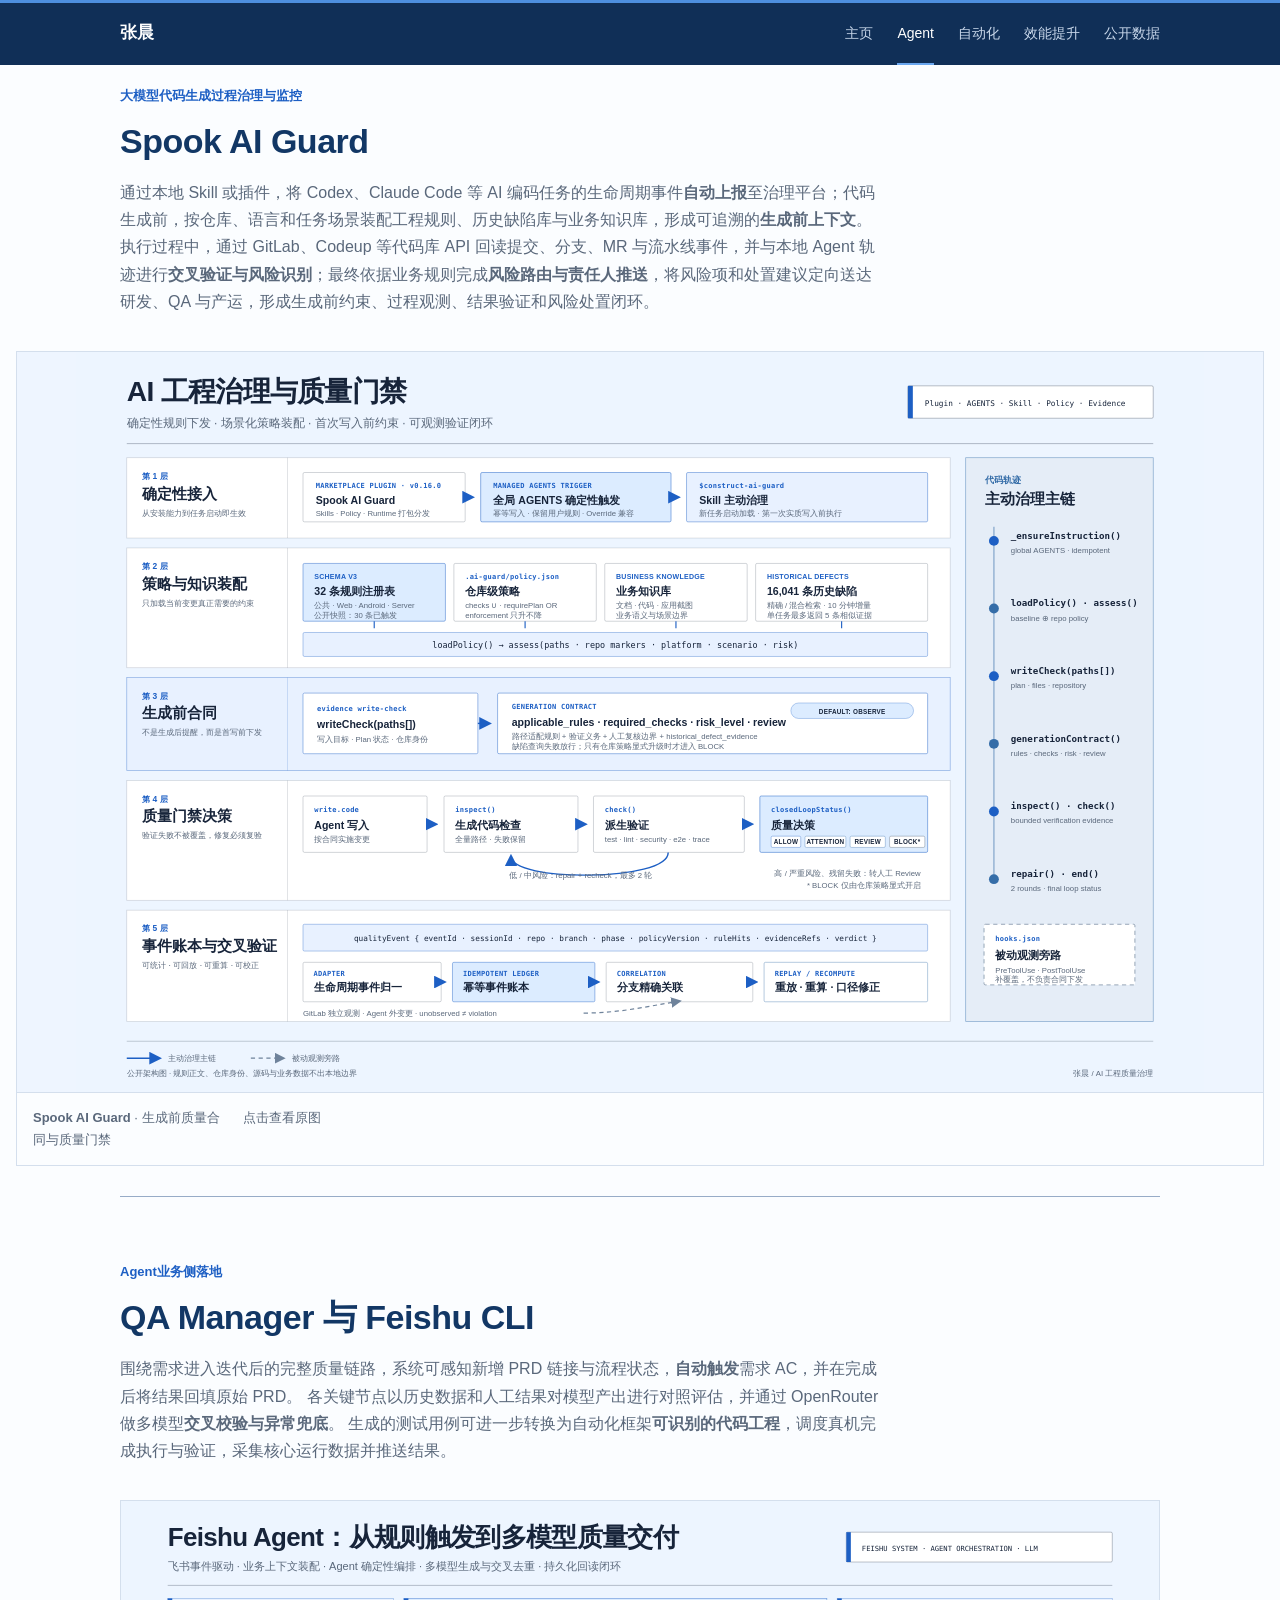
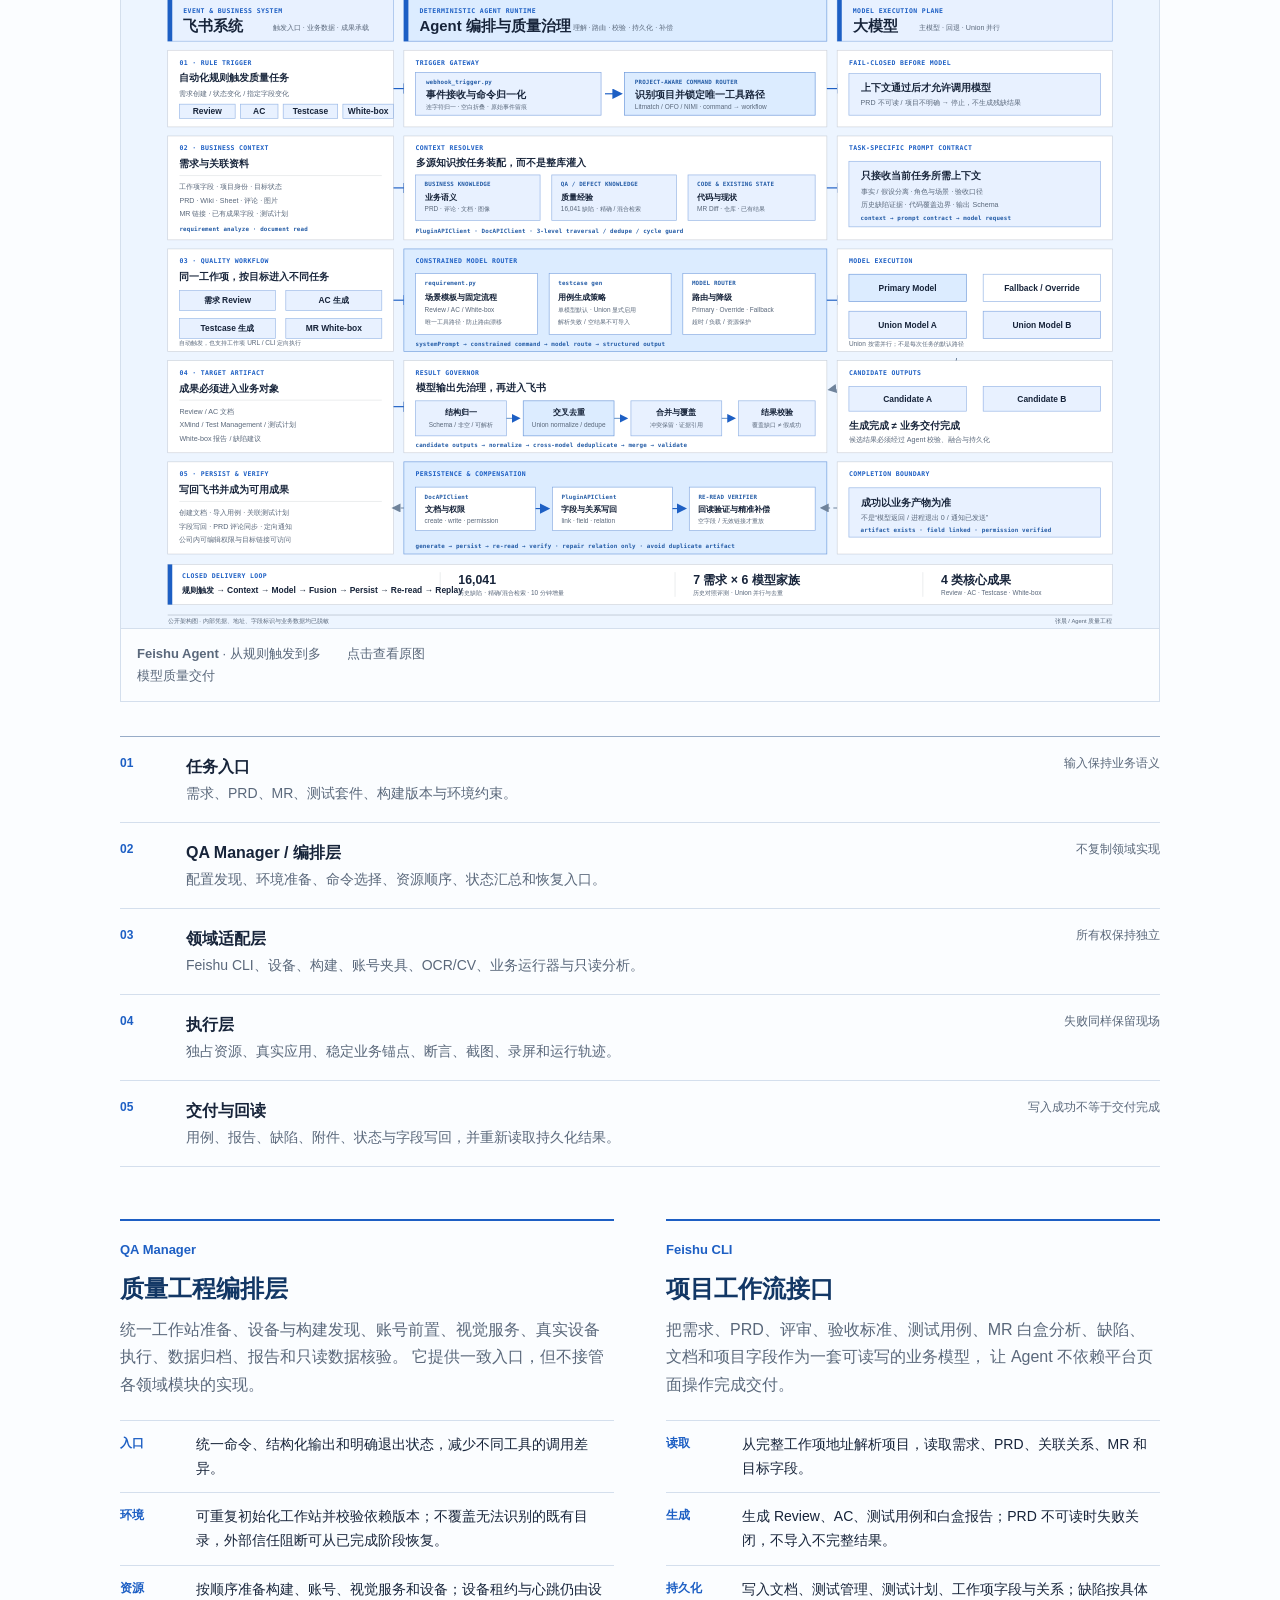
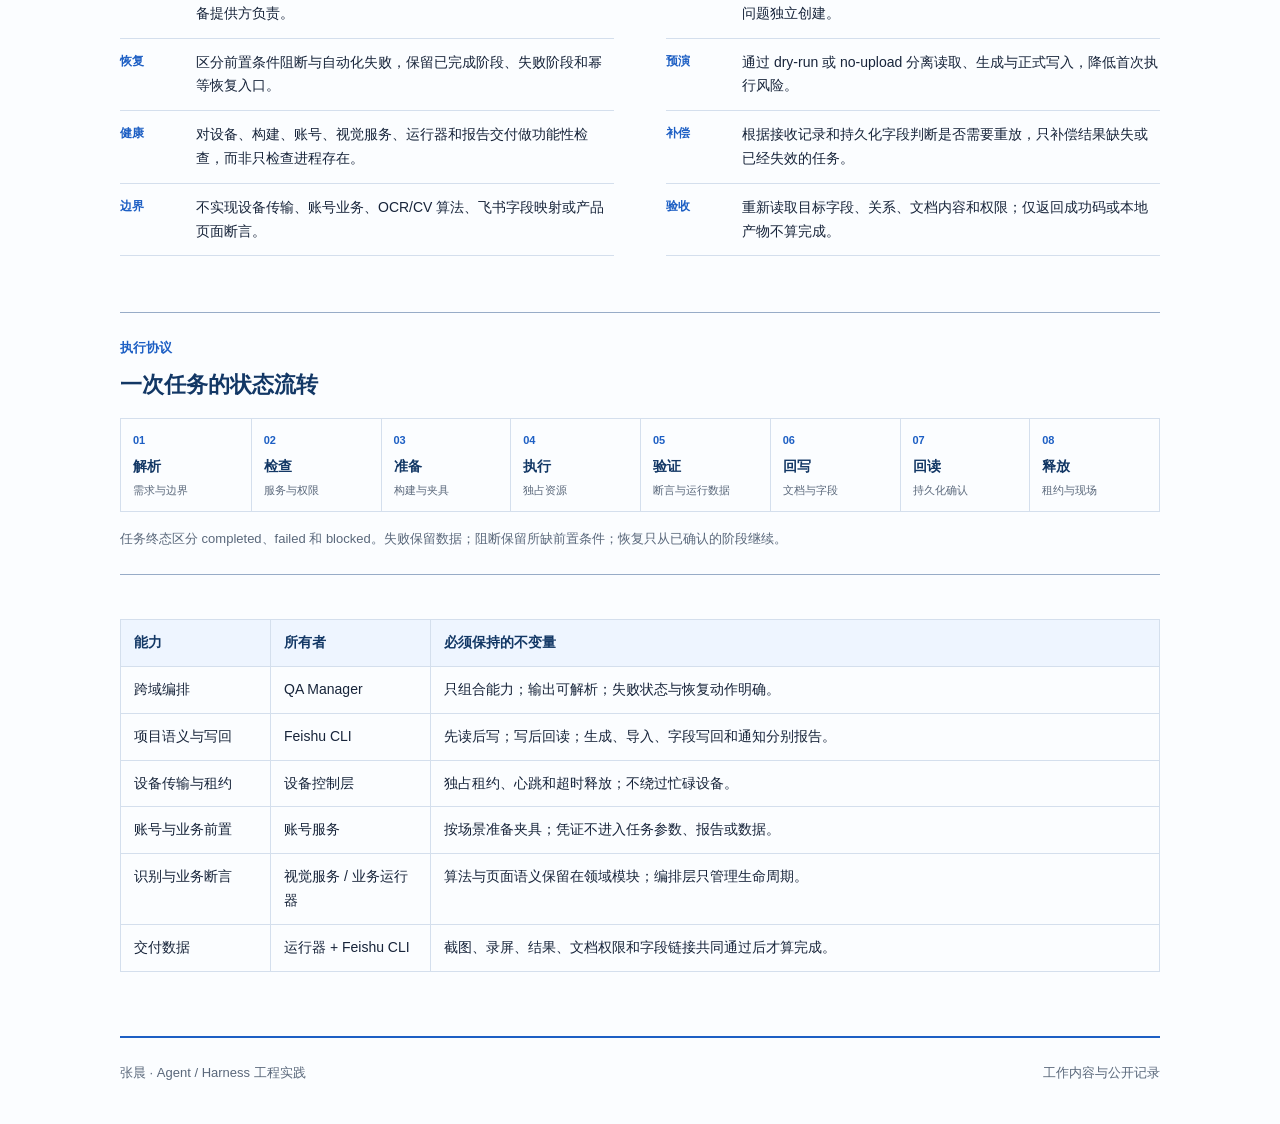
==== agent/index.html @ 048ed77a "Add Spook AI Guard overview" ====
<!doctype html>
<html lang="zh-CN">
  <head>
    <meta charset="utf-8">
    <meta name="viewport" content="width=device-width, initial-scale=1">
    <meta name="description" content="张晨的 Agent 工程实践：QA Manager 与 Feishu CLI 驱动需求 AC、多模型交叉校验、自动化代码生成与真机验证。">
    <meta name="theme-color" content="#102f57">
    <link rel="canonical" href="https://maple42.github.io/agent/">
    <meta property="og:type" content="website">
    <meta property="og:locale" content="zh_CN">
    <meta property="og:title" content="张晨｜Agent / Harness 工程实践">
    <meta property="og:description" content="QA Manager 与 Feishu CLI 驱动需求 AC、多模型交叉校验、自动化代码生成与真机验证。">
    <meta property="og:url" content="https://maple42.github.io/agent/">
    <meta property="og:image" content="https://maple42.github.io/assets/ai-quality-overview-redacted.webp">
    <meta name="twitter:card" content="summary_large_image">
    <title>张晨｜Agent / Harness 工程实践</title>
    <link rel="stylesheet" href="/styles.css?v=20260930-case-carousel">
    <script src="/app.js?v=20260930-case-carousel" defer></script>
  </head>
  <body>
    <a class="skip-link" href="#main">跳到主要内容</a>

    <header class="site-header" data-header>
      <a class="identity" href="/" aria-label="返回张晨个人主页">
        <span class="identity-mark" aria-hidden="true">ZC</span>
        <span>张晨</span>
      </a>
      <button class="nav-toggle" type="button" aria-expanded="false" aria-controls="primary-nav" data-nav-toggle>
        <span class="sr-only">打开导航</span>
        <span></span><span></span>
      </button>
      <nav class="primary-nav" id="primary-nav" aria-label="主要导航" data-nav>
        <a href="/">主页</a>
        <a class="active" href="/agent/" aria-current="page">Agent</a>
        <a href="/automation/">自动化</a>
        <a href="/efficiency/">效能提升</a>
        <a href="/evidence/">公开数据</a>
      </nav>
    </header>

    <main id="main">
      <section class="agent-architecture-hero" id="top" aria-labelledby="agent-architecture-title">
        <div class="agent-architecture-intro">
          <div class="section-heading reveal">
            <p class="section-index">大模型代码生成过程治理与监控</p>
            <h1 id="agent-architecture-title">Spook AI Guard</h1>
            <p>
              通过本地 Skill 或插件，将 Codex、Claude Code 等 AI 编码任务的生命周期事件<strong>自动上报</strong>至治理平台；代码生成前，按仓库、语言和任务场景装配工程规则、历史缺陷库与业务知识库，形成可追溯的<strong>生成前上下文</strong>。
              执行过程中，通过 GitLab、Codeup 等代码库 API 回读提交、分支、MR 与流水线事件，并与本地 Agent 轨迹进行<strong>交叉验证与风险识别</strong>；最终依据业务规则完成<strong>风险路由与责任人推送</strong>，将风险项和处置建议定向送达研发、QA 与产运，形成生成前约束、过程观测、结果验证和风险处置闭环。
            </p>
          </div>
        </div>
        <figure class="architecture-board architecture-board-primary">
          <a href="/assets/ai-engineering-governance-architecture.svg" aria-label="查看 Spook AI Guard 架构图原图">
            <img
              src="/assets/ai-engineering-governance-architecture.svg"
              alt="Spook AI Guard AI 工程治理与生成前质量合同架构图，包含确定性接入、策略与知识装配、生成前合同、质量门禁决策和事件账本"
              width="1600"
              height="1050"
              fetchpriority="high"
              decoding="async"
            >
          </a>
          <figcaption>
            <p><strong>Spook AI Guard</strong> · 生成前质量合同与质量门禁</p>
            <p>点击查看原图<span class="mobile-scroll-hint"> · 可横向滚动查看细节</span></p>
          </figcaption>
        </figure>
      </section>

      <section class="control-plane section-pad" id="quality-control-plane" aria-labelledby="control-plane-title">
        <div class="section-heading reveal">
          <p class="section-index">Agent业务侧落地</p>
          <h2 id="control-plane-title">QA Manager 与 Feishu CLI</h2>
          <p>
            围绕需求进入迭代后的完整质量链路，系统可感知新增 PRD 链接与流程状态，<strong>自动触发</strong>需求 AC，并在完成后将结果回填原始 PRD。
            各关键节点以历史数据和人工结果对模型产出进行对照评估，并通过 OpenRouter 做多模型<strong>交叉校验与异常兜底</strong>。
            生成的测试用例可进一步转换为自动化框架<strong>可识别的代码工程</strong>，调度真机完成执行与验证，采集核心运行数据并推送结果。
          </p>
        </div>

        <figure class="architecture-board reveal">
          <a href="/assets/feishu-agent-llm-full-architecture.svg" aria-label="查看 Feishu Agent 架构图原图">
            <img
              src="/assets/feishu-agent-llm-full-architecture.svg"
              alt="Feishu Agent 架构图，展示飞书规则触发、Agent 多源知识装配与确定性编排、主模型与 Union 多模型生成、交叉去重、持久化回读和失败补偿闭环"
              width="1600"
              height="1120"
              loading="lazy"
              decoding="async"
            >
          </a>
          <figcaption>
            <p><strong>Feishu Agent</strong> · 从规则触发到多模型质量交付</p>
            <p>点击查看原图<span class="mobile-scroll-hint"> · 可横向滚动查看细节</span></p>
          </figcaption>
        </figure>

        <ol class="system-stack reveal" aria-label="质量工程控制平面分层架构">
          <li>
            <span>01</span>
            <div><strong>任务入口</strong><p>需求、PRD、MR、测试套件、构建版本与环境约束。</p></div>
            <small>输入保持业务语义</small>
          </li>
          <li>
            <span>02</span>
            <div><strong>QA Manager / 编排层</strong><p>配置发现、环境准备、命令选择、资源顺序、状态汇总和恢复入口。</p></div>
            <small>不复制领域实现</small>
          </li>
          <li>
            <span>03</span>
            <div><strong>领域适配层</strong><p>Feishu CLI、设备、构建、账号夹具、OCR/CV、业务运行器与只读分析。</p></div>
            <small>所有权保持独立</small>
          </li>
          <li>
            <span>04</span>
            <div><strong>执行层</strong><p>独占资源、真实应用、稳定业务锚点、断言、截图、录屏和运行轨迹。</p></div>
            <small>失败同样保留现场</small>
          </li>
          <li>
            <span>05</span>
            <div><strong>交付与回读</strong><p>用例、报告、缺陷、附件、状态与字段写回，并重新读取持久化结果。</p></div>
            <small>写入成功不等于交付完成</small>
          </li>
        </ol>

        <div class="component-grid">
          <article class="component-detail reveal">
            <p class="section-index">QA Manager</p>
            <h3>质量工程编排层</h3>
            <p>
              统一工作站准备、设备与构建发现、账号前置、视觉服务、真实设备执行、数据归档、报告和只读数据核验。
              它提供一致入口，但不接管各领域模块的实现。
            </p>
            <dl class="component-spec">
              <div><dt>入口</dt><dd>统一命令、结构化输出和明确退出状态，减少不同工具的调用差异。</dd></div>
              <div><dt>环境</dt><dd>可重复初始化工作站并校验依赖版本；不覆盖无法识别的既有目录，外部信任阻断可从已完成阶段恢复。</dd></div>
              <div><dt>资源</dt><dd>按顺序准备构建、账号、视觉服务和设备；设备租约与心跳仍由设备提供方负责。</dd></div>
              <div><dt>恢复</dt><dd>区分前置条件阻断与自动化失败，保留已完成阶段、失败阶段和幂等恢复入口。</dd></div>
              <div><dt>健康</dt><dd>对设备、构建、账号、视觉服务、运行器和报告交付做功能性检查，而非只检查进程存在。</dd></div>
              <div><dt>边界</dt><dd>不实现设备传输、账号业务、OCR/CV 算法、飞书字段映射或产品页面断言。</dd></div>
            </dl>
          </article>

          <article class="component-detail reveal">
            <p class="section-index">Feishu CLI</p>
            <h3>项目工作流接口</h3>
            <p>
              把需求、PRD、评审、验收标准、测试用例、MR 白盒分析、缺陷、文档和项目字段作为一套可读写的业务模型，
              让 Agent 不依赖平台页面操作完成交付。
            </p>
            <dl class="component-spec">
              <div><dt>读取</dt><dd>从完整工作项地址解析项目，读取需求、PRD、关联关系、MR 和目标字段。</dd></div>
              <div><dt>生成</dt><dd>生成 Review、AC、测试用例和白盒报告；PRD 不可读时失败关闭，不导入不完整结果。</dd></div>
              <div><dt>持久化</dt><dd>写入文档、测试管理、测试计划、工作项字段与关系；缺陷按具体问题独立创建。</dd></div>
              <div><dt>预演</dt><dd>通过 dry-run 或 no-upload 分离读取、生成与正式写入，降低首次执行风险。</dd></div>
              <div><dt>补偿</dt><dd>根据接收记录和持久化字段判断是否需要重放，只补偿结果缺失或已经失效的任务。</dd></div>
              <div><dt>验收</dt><dd>重新读取目标字段、关系、文档内容和权限；仅返回成功码或本地产物不算完成。</dd></div>
            </dl>
          </article>
        </div>

        <section class="execution-contract reveal" aria-labelledby="execution-contract-title">
          <div>
            <p class="section-index">执行协议</p>
            <h3 id="execution-contract-title">一次任务的状态流转</h3>
          </div>
          <ol class="state-flow" aria-label="解析、检查、准备、执行、验证、回写、回读和释放">
            <li><span>01</span><strong>解析</strong><small>需求与边界</small></li>
            <li><span>02</span><strong>检查</strong><small>服务与权限</small></li>
            <li><span>03</span><strong>准备</strong><small>构建与夹具</small></li>
            <li><span>04</span><strong>执行</strong><small>独占资源</small></li>
            <li><span>05</span><strong>验证</strong><small>断言与运行数据</small></li>
            <li><span>06</span><strong>回写</strong><small>文档与字段</small></li>
            <li><span>07</span><strong>回读</strong><small>持久化确认</small></li>
            <li><span>08</span><strong>释放</strong><small>租约与现场</small></li>
          </ol>
          <p class="contract-note">
            任务终态区分 completed、failed 和 blocked。失败保留数据；阻断保留所缺前置条件；恢复只从已确认的阶段继续。
          </p>
        </section>

        <div class="boundary-table-wrap reveal">
          <table class="boundary-table">
            <thead><tr><th>能力</th><th>所有者</th><th>必须保持的不变量</th></tr></thead>
            <tbody>
              <tr><td>跨域编排</td><td>QA Manager</td><td>只组合能力；输出可解析；失败状态与恢复动作明确。</td></tr>
              <tr><td>项目语义与写回</td><td>Feishu CLI</td><td>先读后写；写后回读；生成、导入、字段写回和通知分别报告。</td></tr>
              <tr><td>设备传输与租约</td><td>设备控制层</td><td>独占租约、心跳和超时释放；不绕过忙碌设备。</td></tr>
              <tr><td>账号与业务前置</td><td>账号服务</td><td>按场景准备夹具；凭证不进入任务参数、报告或数据。</td></tr>
              <tr><td>识别与业务断言</td><td>视觉服务 / 业务运行器</td><td>算法与页面语义保留在领域模块；编排层只管理生命周期。</td></tr>
              <tr><td>交付数据</td><td>运行器 + Feishu CLI</td><td>截图、录屏、结果、文档权限和字段链接共同通过后才算完成。</td></tr>
            </tbody>
          </table>
        </div>
      </section>

    </main>

    <footer>
      <p>张晨 · Agent / Harness 工程实践</p>
      <p>工作内容与公开记录</p>
    </footer>
  </body>
</html>
---- styles.css ----
:root {
  --bg: #fbfdff;
  --surface: #eef5ff;
  --text: #17243a;
  --muted: #5a687b;
  --line: #d4dfed;
  --line-strong: #97acc7;
  --accent: #1d5fc4;
  --accent-dark: #164a9a;
  --accent-soft: #edf5ff;
  --accent-deep: #123765;
  --header: #102f57;
  --max: 1040px;
  --reading: 760px;
}

* { box-sizing: border-box; }

html {
  scroll-behavior: smooth;
  scroll-padding-top: 80px;
}

body {
  margin: 0;
  color: var(--text);
  background: var(--bg);
  font-family: -apple-system, BlinkMacSystemFont, "Segoe UI", "Microsoft YaHei", "PingFang SC", Arial, sans-serif;
  font-size: 16px;
  line-height: 1.7;
  text-rendering: optimizeLegibility;
}

body.menu-open { overflow: hidden; }

a {
  color: var(--accent);
  text-decoration-thickness: 1px;
  text-underline-offset: 3px;
}

a:hover { color: var(--accent-dark); }

button,
a { -webkit-tap-highlight-color: transparent; }

:where(a, button):focus-visible {
  outline: 2px solid var(--accent);
  outline-offset: 3px;
}

img { display: block; max-width: 100%; }

h1,
h2,
h3,
p { overflow-wrap: anywhere; }

h1,
h2,
h3 {
  margin-top: 0;
  line-height: 1.3;
}

h1 { font-size: clamp(34px, 5vw, 48px); letter-spacing: -.025em; }
h2 { font-size: clamp(26px, 3vw, 34px); letter-spacing: -.015em; }
h3 { font-size: 20px; }

strong { font-weight: 650; }

.sr-only {
  position: absolute;
  width: 1px;
  height: 1px;
  padding: 0;
  margin: -1px;
  overflow: hidden;
  clip: rect(0, 0, 0, 0);
  white-space: nowrap;
  border: 0;
}

.skip-link {
  position: fixed;
  top: 10px;
  left: 10px;
  z-index: 100;
  padding: 8px 12px;
  color: #fff;
  background: var(--text);
  transform: translateY(-150%);
}

.skip-link:focus { transform: none; }

.site-header {
  position: sticky;
  top: 0;
  z-index: 20;
  display: flex;
  align-items: center;
  justify-content: space-between;
  width: 100%;
  min-height: 64px;
  padding: 0 max(24px, calc((100vw - var(--max)) / 2));
  border-top: 3px solid #4d8fdf;
  border-bottom: 0;
  background: var(--header);
}

.identity {
  color: #fff;
  font-size: 17px;
  font-weight: 650;
  text-decoration: none;
}

.identity:hover { color: #fff; }
.site-header :focus-visible { outline-color: #9cc7ff; }

.identity-mark { display: none; }

.primary-nav {
  display: flex;
  align-items: center;
  gap: 24px;
}

.primary-nav a {
  padding: 19px 0 17px;
  border-bottom: 2px solid transparent;
  color: #c7d6e9;
  font-size: 14px;
  text-decoration: none;
}

.primary-nav a:hover,
.primary-nav a.active,
.primary-nav a[aria-current] {
  color: #fff;
  border-bottom-color: #6aa7ef;
}

.nav-toggle { display: none; }

.resume-main,
.hero,
.agent-architecture-intro,
.section-pad,
footer {
  width: min(calc(100% - 48px), var(--max));
  margin-inline: auto;
}

/* Homepage: deliberately close to a normal résumé page. */
.profile-intro {
  max-width: 860px;
  margin-top: 40px;
  padding: 48px 34px;
  border: 1px solid var(--line);
  border-left: 4px solid var(--accent);
  background: var(--accent-soft);
}

.profile-name {
  margin: 0 0 6px;
  color: var(--accent);
  font-size: 15px;
}

.profile-intro h1 { margin-bottom: 24px; color: var(--accent-deep); }

.profile-summary {
  max-width: var(--reading);
  margin: 0 0 30px;
  color: #34445a;
  font-size: 18px;
}

.profile-meta {
  max-width: var(--reading);
  margin: 0;
  border-top: 1px solid var(--line);
}

.profile-meta > div {
  display: grid;
  grid-template-columns: 96px 1fr;
  gap: 20px;
  padding: 10px 0;
  border-bottom: 1px solid var(--line);
}

.profile-meta dt { color: var(--muted); }
.profile-meta dd { margin: 0; }

.intro-links,
.hero-actions {
  display: flex;
  flex-wrap: wrap;
  align-items: center;
  gap: 14px 20px;
  margin-top: 30px;
}

.button {
  display: inline-flex;
  align-items: center;
  min-height: 40px;
  padding: 7px 14px;
  border: 1px solid var(--line-strong);
  border-radius: 4px;
  font-size: 14px;
  font-weight: 600;
  text-decoration: none;
}

.button-primary {
  border-color: var(--accent);
  color: #fff;
  background: var(--accent);
}

.button-primary:hover { color: #fff; background: var(--accent-dark); }
.text-link { font-size: 14px; font-weight: 600; }

.resume-section {
  padding: 56px 0;
  border-bottom: 1px solid var(--line);
}

.resume-section-heading {
  display: grid;
  grid-template-columns: 220px 1fr;
  gap: 40px;
  margin-bottom: 30px;
}

.resume-section-heading h2,
.resume-section-heading p { margin: 0; }
.resume-section-heading h2 { color: var(--accent-deep); }
.resume-section-heading p { max-width: 660px; color: var(--muted); }

.work-list { border-top: 1px solid var(--line-strong); }

.work-list article {
  padding: 28px 0;
  border-bottom: 1px solid var(--line);
}

.work-title-row {
  display: flex;
  align-items: baseline;
  justify-content: space-between;
  gap: 20px;
}

.work-title-row h3 { margin-bottom: 10px; color: var(--accent-deep); }
.work-title-row a { flex: none; font-size: 14px; }
.work-list article > p { max-width: 760px; margin: 0 0 14px; color: var(--muted); }

.fact-list {
  display: flex;
  flex-wrap: wrap;
  gap: 8px 28px;
  margin: 0;
  padding: 0;
  color: var(--muted);
  font-size: 14px;
  list-style: none;
}

.fact-list strong { color: var(--text); }

.records-table-wrap { overflow-x: auto; }

.records-table {
  width: 100%;
  border-collapse: collapse;
  font-size: 14px;
}

.records-table th,
.records-table td {
  padding: 12px 14px;
  border: 1px solid var(--line);
  text-align: left;
  vertical-align: top;
}

.records-table th { color: var(--accent-deep); background: var(--surface); font-weight: 600; }
.section-link { margin: 18px 0 0; }
.resume-note { max-width: var(--reading); }
.resume-note h2 { font-size: 22px; }
.resume-note p { margin-bottom: 0; color: var(--muted); }

/* Detail pages */
.hero {
  display: block;
  min-height: 0;
  margin-top: 32px;
  padding: 48px 32px 38px;
  border: 1px solid var(--line);
  border-left: 4px solid var(--accent);
  background: var(--accent-soft);
}

.hero-copy { max-width: 780px; }

.eyebrow,
.section-index,
.case-label {
  margin: 0 0 12px;
  color: var(--accent);
  font-size: 13px;
  font-weight: 600;
}

.eyebrow > span { display: none; }
.hero h1 { margin-bottom: 20px; color: var(--accent-deep); }
.hero h1 em,
.closing h2 em { color: inherit; font-style: normal; }

.hero-lede {
  max-width: var(--reading);
  margin: 0;
  color: #34445a;
  font-size: 18px;
}

.proof-strip {
  display: grid;
  grid-template-columns: repeat(4, 1fr);
  margin-top: 44px;
  border-top: 1px solid var(--line);
  border-bottom: 1px solid var(--line);
  background: rgba(255, 255, 255, .66);
}

.proof-strip article { padding: 16px 18px 16px 0; }
.proof-strip article + article { padding-left: 18px; border-left: 1px solid var(--line); }
.proof-strip strong { display: block; margin-bottom: 2px; color: var(--accent-deep); font-size: 20px; }
.proof-strip span { color: var(--muted); font-size: 13px; }

.section-pad { padding: 64px 0; }

.manifesto { max-width: var(--reading); }
.manifesto h2 { margin-bottom: 18px; }
.manifesto > p:last-child { margin-bottom: 0; color: var(--muted); }

.section-heading {
  max-width: var(--reading);
  margin-bottom: 36px;
}

.section-heading h1,
.section-heading h2 { margin-bottom: 16px; color: var(--accent-deep); }
.section-heading h1 { font-size: clamp(26px, 3vw, 34px); letter-spacing: -.015em; }
.section-heading > p:last-child { margin-bottom: 0; color: var(--muted); }

.control-plane { border-top: 1px solid var(--line-strong); }

.system-stack {
  margin: 0;
  padding: 0;
  border-top: 1px solid var(--line-strong);
  list-style: none;
}

.system-stack li {
  display: grid;
  grid-template-columns: 46px minmax(0, 1fr) 180px;
  gap: 20px;
  align-items: start;
  padding: 16px 0;
  border-bottom: 1px solid var(--line);
}

.system-stack li > span,
.system-stack li > small {
  color: var(--muted);
  font-size: 12px;
}

.system-stack li > span { color: var(--accent); font-weight: 700; }

.system-stack li > small { text-align: right; }
.system-stack strong { display: block; margin-bottom: 2px; }
.system-stack p { margin: 0; color: var(--muted); font-size: 14px; }

.component-grid {
  display: grid;
  grid-template-columns: repeat(2, minmax(0, 1fr));
  gap: 52px;
  margin-top: 52px;
}

.component-detail {
  padding-top: 18px;
  border-top: 2px solid var(--accent);
}

.component-detail h3 { margin-bottom: 12px; color: var(--accent-deep); font-size: 24px; }
.component-detail > p:not(.section-index) { margin: 0 0 22px; color: var(--muted); }

.component-spec {
  margin: 0;
  border-top: 1px solid var(--line);
}

.component-spec > div {
  display: grid;
  grid-template-columns: 62px 1fr;
  gap: 14px;
  padding: 12px 0;
  border-bottom: 1px solid var(--line);
}

.component-spec dt {
  color: var(--accent);
  font-size: 12px;
  font-weight: 600;
}

.component-spec dd { margin: 0; font-size: 14px; }

.execution-contract {
  margin-top: 56px;
  padding: 24px 0;
  border-top: 1px solid var(--line-strong);
  border-bottom: 1px solid var(--line-strong);
}

.execution-contract h3 { margin-bottom: 18px; color: var(--accent-deep); font-size: 22px; }

.state-flow {
  display: grid;
  grid-template-columns: repeat(8, minmax(0, 1fr));
  margin: 0;
  padding: 0;
  border: 1px solid var(--line);
  list-style: none;
}

.state-flow li {
  min-width: 0;
  padding: 12px;
}

.state-flow li + li { border-left: 1px solid var(--line); }
.state-flow span,
.state-flow strong,
.state-flow small { display: block; }
.state-flow span,
.state-flow small { color: var(--muted); font-size: 11px; }
.state-flow span { color: var(--accent); font-weight: 700; }
.state-flow strong { margin: 5px 0 2px; color: var(--accent-deep); font-size: 14px; }

.contract-note {
  max-width: 860px;
  margin: 16px 0 0;
  color: var(--muted);
  font-size: 13px;
}

.boundary-table-wrap {
  margin-top: 44px;
  overflow-x: auto;
}

.boundary-table {
  width: 100%;
  border-collapse: collapse;
  font-size: 14px;
}

.boundary-table th,
.boundary-table td {
  padding: 11px 13px;
  border: 1px solid var(--line);
  text-align: left;
  vertical-align: top;
}

.boundary-table th { color: var(--accent-deep); background: var(--surface); font-weight: 600; }
.boundary-table th:first-child { width: 150px; }
.boundary-table th:nth-child(2) { width: 160px; }

.capability { padding-top: 0; }

.capability-row {
  display: grid;
  grid-template-columns: minmax(260px, .85fr) minmax(0, 1.4fr);
  gap: clamp(32px, 6vw, 68px);
  align-items: start;
  padding: 56px 0;
  border-top: 1px solid var(--line-strong);
}

.capability-row:last-child { border-bottom: 1px solid var(--line-strong); }
.capability-row.reverse .capability-media,
.capability-row.reverse .capability-copy { order: initial; }
.capability-row.text-only { grid-template-columns: 1fr; }
.capability-row.text-only .capability-copy { max-width: 840px; }

.capability-media img {
  width: 100%;
  height: auto;
  border: 1px solid var(--line);
  background: var(--surface);
}

.image-tag {
  display: block;
  margin-top: 8px;
  color: var(--accent);
  font-size: 12px;
}

.case-carousel {
  border-top: 1px solid var(--line-strong);
  border-bottom: 1px solid var(--line-strong);
  background: #fff;
}

.case-carousel-toolbar {
  display: flex;
  align-items: center;
  justify-content: space-between;
  gap: 24px;
  min-height: 66px;
  padding: 10px 18px;
  border-bottom: 1px solid var(--line);
}

.case-carousel-tabs,
.case-carousel-controls {
  display: flex;
  align-items: center;
}

.case-carousel-tabs { gap: 26px; }

.case-carousel-tabs button {
  padding: 8px 0 6px;
  border: 0;
  border-bottom: 2px solid transparent;
  color: var(--muted);
  background: transparent;
  font: inherit;
  font-size: 14px;
  font-weight: 650;
  cursor: pointer;
}

.case-carousel-tabs button[aria-selected="true"] {
  border-bottom-color: var(--accent);
  color: var(--accent-deep);
}

.case-carousel-controls { gap: 10px; }

.case-carousel-controls button {
  display: grid;
  place-items: center;
  width: 38px;
  height: 38px;
  padding: 0;
  border: 1px solid var(--line);
  color: var(--accent-deep);
  background: #fff;
  font: inherit;
  font-size: 18px;
  line-height: 1;
  cursor: pointer;
}

.case-carousel-controls button:hover:not([aria-disabled="true"]) {
  border-color: var(--accent);
  color: var(--accent);
}

.case-carousel-controls button[aria-disabled="true"] { opacity: .38; cursor: default; }

.case-carousel-controls span {
  min-width: 44px;
  color: var(--muted);
  font-size: 12px;
  text-align: center;
}

.case-carousel-viewport {
  overflow-x: auto;
  overscroll-behavior-x: contain;
  scroll-snap-type: x mandatory;
  scrollbar-width: none;
}

.case-carousel-viewport::-webkit-scrollbar { display: none; }
.case-carousel-viewport:focus-visible { outline: 2px solid var(--accent); outline-offset: 3px; }
.case-carousel-track { display: flex; }

.case-slide {
  display: grid;
  grid-template-columns: minmax(0, 1.2fr) minmax(300px, .8fr);
  flex: 0 0 100%;
  min-width: 0;
  margin: 0;
  scroll-snap-align: start;
  scroll-snap-stop: always;
}

.case-slide-media {
  display: grid;
  place-items: center;
  height: 540px;
  min-width: 0;
  padding: 22px;
  overflow: hidden;
  border: 0;
  border-right: 1px solid var(--line);
  background: #f3f7fc;
}

.case-slide-media.snapshot-image-link { border-right: 1px solid var(--line); }

.case-slide-media > img,
.case-slide-media-pair .snapshot-image-link img {
  width: auto;
  max-width: 100%;
  height: auto;
  max-height: 100%;
  object-fit: contain;
}

.case-slide-media-pair {
  grid-template-columns: repeat(2, minmax(0, 1fr));
  gap: 14px;
}

.case-slide-media-pair .snapshot-image-link {
  display: grid;
  place-items: center;
  width: 100%;
  height: 100%;
  min-width: 0;
  overflow: hidden;
  border: 0;
}

.case-slide figcaption {
  display: flex;
  flex-direction: column;
  justify-content: center;
  padding: clamp(28px, 4vw, 46px);
  background: var(--bg);
}

.case-slide figcaption h3 {
  margin: 0 0 14px;
  color: var(--accent-deep);
  font-size: clamp(24px, 3vw, 32px);
}

.case-slide figcaption > p:not(.section-index) {
  margin: 0;
  color: var(--muted);
  font-size: 14px;
}

.case-slide figcaption > span {
  margin-top: 20px;
  padding-top: 14px;
  border-top: 1px solid var(--line);
  color: var(--accent);
  font-size: 12px;
  font-weight: 650;
}

.case-carousel-numbers {
  grid-template-columns: repeat(4, minmax(0, 1fr));
  margin-top: 24px;
}

.capability-copy h2 { margin-bottom: 16px; color: var(--accent-deep); font-size: clamp(25px, 3vw, 32px); }
.capability-intro { margin: 0 0 24px; color: var(--muted); }

.detail-list {
  margin: 0 0 22px;
  padding: 0;
  border-top: 1px solid var(--line);
  list-style: none;
}

.detail-list li {
  display: grid;
  grid-template-columns: 72px 1fr;
  gap: 18px;
  padding: 13px 0;
  border-bottom: 1px solid var(--line);
}

.detail-list li > span {
  color: var(--accent);
  font-size: 12px;
  font-weight: 600;
}

.detail-list strong { display: block; margin-bottom: 2px; }
.detail-list p { margin: 0; color: var(--muted); font-size: 14px; }

.tag-cloud {
  display: flex;
  flex-wrap: wrap;
  gap: 4px 18px;
  margin: 18px 0;
  color: var(--muted);
  font-size: 13px;
}

.tag-cloud span::before { content: "· "; color: var(--accent); }

.architecture-board {
  margin: 0 0 34px;
  border: 1px solid var(--line);
}

.architecture-board > a { display: block; overflow-x: auto; }
.architecture-board img { width: 100%; height: auto; background: var(--surface); }

.architecture-board figcaption {
  display: grid;
  grid-template-columns: 190px 1fr;
  gap: 20px;
  padding: 14px 16px;
  border-top: 1px solid var(--line);
  color: var(--muted);
  font-size: 13px;
}

.architecture-board figcaption p { margin: 0; }
.mobile-scroll-hint { display: none; }

.agent-architecture-hero {
  display: grid;
  align-items: center;
  width: min(calc(100% - 32px), 1500px);
  min-width: 0;
  min-height: calc(100vh - 64px);
  min-height: calc(100svh - 64px);
  margin-inline: auto;
  padding: 20px 0 30px;
}

.architecture-board-primary {
  width: 100%;
  min-width: 0;
  margin: 0;
  background: var(--surface);
}

.architecture-board-primary > a {
  display: flex;
  align-items: center;
  justify-content: center;
}

.architecture-board-primary img {
  width: auto;
  max-width: 100%;
  max-height: calc(100vh - 160px);
  max-height: calc(100svh - 160px);
  object-fit: contain;
}

.architecture-board-primary figcaption { background: var(--bg); }

.architecture-principles {
  display: grid;
  grid-template-columns: repeat(3, 1fr);
  gap: 28px;
}

.architecture-principles article { padding-top: 16px; border-top: 1px solid var(--line-strong); }
.architecture-principles article > span { color: var(--accent); font-size: 12px; font-weight: 700; }
.architecture-principles h3 { margin: 10px 0 6px; color: var(--accent-deep); }
.architecture-principles p { margin: 0; color: var(--muted); font-size: 14px; }

.case-grid {
  display: grid;
  grid-template-columns: repeat(2, minmax(0, 1fr));
  gap: 34px 48px;
}

.case-card { padding-top: 18px; border-top: 1px solid var(--line-strong); }
.case-number { display: block; margin-bottom: 8px; color: var(--accent); font-size: 12px; font-weight: 700; }
.case-card h3 { margin-bottom: 10px; color: var(--accent-deep); }
.case-card > p { color: var(--muted); }

.case-metrics {
  display: grid;
  grid-template-columns: auto 1fr;
  gap: 5px 12px;
  margin-top: 16px;
  padding-top: 12px;
  border-top: 1px solid var(--line);
  font-size: 13px;
}

.case-metrics span { color: var(--muted); }

.method {
  display: grid;
  grid-template-columns: minmax(0, .8fr) minmax(0, 1.2fr);
  gap: clamp(38px, 7vw, 80px);
  align-items: start;
}

.method-copy p { color: var(--muted); }
.method-copy h2 { color: var(--accent-deep); }
.method-flow { margin: 0; padding: 0; border-top: 1px solid var(--line-strong); list-style: none; }
.method-flow li { display: grid; grid-template-columns: 70px 1fr; gap: 18px; padding: 14px 0; border-bottom: 1px solid var(--line); }
.method-flow li > span { color: var(--accent); font-size: 12px; font-weight: 700; }
.method-flow strong { display: block; }
.method-flow p { margin: 2px 0 0; color: var(--muted); font-size: 13px; }

.evidence-source { color: var(--muted); font-size: 13px; }
.redaction { color: #8c959f; letter-spacing: .08em; }

.evidence-numbers {
  display: grid;
  grid-template-columns: repeat(2, minmax(0, 1fr));
  gap: 12px 24px;
  margin: 20px 0;
  padding: 14px 0;
  border-top: 1px solid var(--line);
  border-bottom: 1px solid var(--line);
}

.evidence-numbers strong,
.evidence-numbers span { display: block; }
.evidence-numbers span { color: var(--muted); font-size: 13px; }
.evidence-note,
.snapshot-boundary { padding: 12px 14px; border-left: 3px solid var(--accent); color: var(--muted); background: var(--surface); font-size: 13px; }

.snapshot-grid {
  display: grid;
  grid-template-columns: repeat(2, minmax(0, 1fr));
  gap: 32px;
}

.snapshot-card { margin: 0; }
.snapshot-card-wide { grid-column: 1 / -1; }
.snapshot-image-link { display: block; border: 1px solid var(--line); }
.snapshot-image-link img { width: 100%; height: auto; }
.snapshot-card figcaption { padding-top: 12px; }
.snapshot-heading { display: flex; justify-content: space-between; gap: 16px; }
.snapshot-heading span,
.snapshot-heading > strong { color: var(--muted); font-size: 12px; }
.snapshot-heading span { color: var(--accent); font-weight: 700; }
.snapshot-heading h3 { margin: 4px 0 8px; }
.snapshot-card figcaption > p { margin: 0 0 12px; color: var(--muted); font-size: 14px; }
.snapshot-metrics { display: flex; flex-wrap: wrap; gap: 12px 24px; margin: 0; }
.snapshot-metrics div { min-width: 90px; }
.snapshot-metrics dt { font-weight: 650; }
.snapshot-metrics dd { margin: 0; color: var(--muted); font-size: 12px; }
.snapshot-boundary { margin-top: 28px; }

.closing {
  max-width: var(--reading);
  text-align: left;
  border-top: 1px solid var(--line-strong);
}

.closing h2 { margin-bottom: 14px; }
.closing > p { color: var(--muted); }

footer {
  display: flex;
  justify-content: space-between;
  gap: 24px;
  padding: 24px 0 40px;
  border-top: 2px solid var(--accent);
  color: var(--muted);
  font-size: 13px;
}

footer p { margin: 0; }

.reveal { opacity: 1; transform: none; }
.scroll-progress,
.back-to-top { display: none; }

.image-lightbox {
  width: min(1100px, calc(100vw - 40px));
  max-width: none;
  padding: 0;
  border: 1px solid var(--line-strong);
  background: #fff;
}

.image-lightbox::backdrop { background: rgba(0, 0, 0, .65); }
.lightbox-panel { position: relative; padding: 42px 18px 18px; }
.lightbox-panel img { max-height: 78vh; margin: 0 auto; }
.lightbox-panel p { margin: 12px 0 0; color: var(--muted); font-size: 13px; }
.lightbox-close { position: absolute; top: 6px; right: 10px; border: 0; background: transparent; font-size: 28px; cursor: pointer; }

@media (max-width: 820px) {
  .resume-section-heading,
  .capability-row,
  .method { grid-template-columns: 1fr; }

  .component-grid { grid-template-columns: 1fr; gap: 38px; }
  .state-flow { grid-template-columns: repeat(4, minmax(0, 1fr)); }
  .state-flow li:nth-child(5) { border-left: 0; }
  .state-flow li:nth-child(n+5) { border-top: 1px solid var(--line); }

  .case-slide { grid-template-columns: 1fr; }
  .case-slide-media,
  .case-slide-media.snapshot-image-link {
    height: 460px;
    border-right: 0;
    border-bottom: 1px solid var(--line);
  }
  .case-slide figcaption { min-height: 250px; }
  .case-carousel-numbers { grid-template-columns: repeat(2, minmax(0, 1fr)); }

  .architecture-principles { grid-template-columns: 1fr; gap: 20px; }
  .case-grid { gap: 28px; }
}

@media (max-width: 720px) {
  html { scroll-padding-top: 64px; }

  .resume-main,
  .hero,
  .agent-architecture-intro,
  .section-pad,
  footer { width: min(calc(100% - 32px), var(--max)); }

  .site-header { min-height: 58px; padding-inline: 16px; }

  .nav-toggle {
    display: grid;
    place-content: center;
    gap: 5px;
    width: 40px;
    height: 40px;
    padding: 0;
    border: 1px solid var(--line);
    border-radius: 4px;
    background: #fff;
  }

  .nav-toggle > span:not(.sr-only) { display: block; width: 18px; height: 1px; background: var(--text); }

  .primary-nav {
    position: absolute;
    top: 57px;
    left: 0;
    right: 0;
    display: none;
    max-height: calc(100dvh - 58px);
    padding: 8px 16px 16px;
    overflow-y: auto;
    border-bottom: 1px solid var(--line);
    background: #fff;
  }

  .primary-nav.open { display: block; }
  .primary-nav a { display: block; padding: 10px 0; border-bottom: 1px solid var(--line); color: var(--muted); }
  .primary-nav a:hover,
  .primary-nav a.active,
  .primary-nav a[aria-current] { border-bottom-color: var(--line); color: var(--accent-deep); font-weight: 600; }

  .profile-intro { margin-top: 24px; padding: 36px 22px; }
  .profile-summary,
  .hero-lede { font-size: 16px; }
  .profile-meta > div { grid-template-columns: 1fr; gap: 2px; }
  .resume-section { padding: 44px 0; }
  .resume-section-heading { gap: 8px; }
  .work-title-row { align-items: flex-start; }
  .fact-list { display: block; }
  .fact-list li + li { margin-top: 5px; }

  .hero { margin-top: 24px; padding: 36px 22px 30px; }
  .proof-strip { grid-template-columns: repeat(2, 1fr); }
  .proof-strip article + article { border-left: 0; }
  .proof-strip article:nth-child(even) { padding-left: 16px; border-left: 1px solid var(--line); }
  .proof-strip article:nth-child(n+3) { border-top: 1px solid var(--line); }
  .section-pad { padding: 48px 0; }

  .capability-row { padding: 42px 0; }

  .system-stack li {
    grid-template-columns: 34px 1fr;
    gap: 12px;
  }

  .system-stack li > small {
    grid-column: 2;
    text-align: left;
  }

  .component-spec > div { grid-template-columns: 52px 1fr; }
  .state-flow { grid-template-columns: repeat(2, minmax(0, 1fr)); }
  .state-flow li:nth-child(odd) { border-left: 0; }
  .state-flow li:nth-child(n+3) { border-top: 1px solid var(--line); }
  .detail-list li,
  .method-flow li { grid-template-columns: 58px 1fr; gap: 12px; }
  .case-grid,
  .snapshot-grid { grid-template-columns: 1fr; }
  .snapshot-card-wide { grid-column: auto; }
  .evidence-numbers { grid-template-columns: 1fr; }
  .evidence-numbers.case-carousel-numbers { grid-template-columns: repeat(2, minmax(0, 1fr)); }

  .case-carousel-toolbar { flex-wrap: wrap; gap: 8px 18px; padding-inline: 14px; }
  .case-carousel-tabs { flex: 1 1 auto; justify-content: space-between; gap: 18px; }
  .case-carousel-controls { margin-left: auto; }
  .case-slide-media,
  .case-slide-media.snapshot-image-link { height: min(410px, 112vw); padding: 14px; }
  .case-slide-media-pair { gap: 8px; }
  .case-slide figcaption { min-height: 0; padding: 26px 22px 30px; }
  .case-slide figcaption h3 { font-size: 24px; }

  .architecture-board img { min-width: 760px; }
  .architecture-board figcaption { grid-template-columns: 1fr; gap: 4px; }
  .mobile-scroll-hint { display: inline; }

  .agent-architecture-hero {
    width: 100%;
    min-height: 0;
    padding: 12px 0 26px;
  }

  .architecture-board-primary {
    border-right: 0;
    border-left: 0;
  }

  .architecture-board-primary > a { justify-content: flex-start; }

  .architecture-board-primary img {
    width: 100%;
    max-width: none;
    max-height: none;
    min-width: 900px;
  }

  .architecture-board-primary figcaption { padding-inline: 16px; }

  footer { display: block; }
  footer p + p { margin-top: 4px; }
}

@media (prefers-reduced-motion: reduce) {
  html { scroll-behavior: auto; }
}
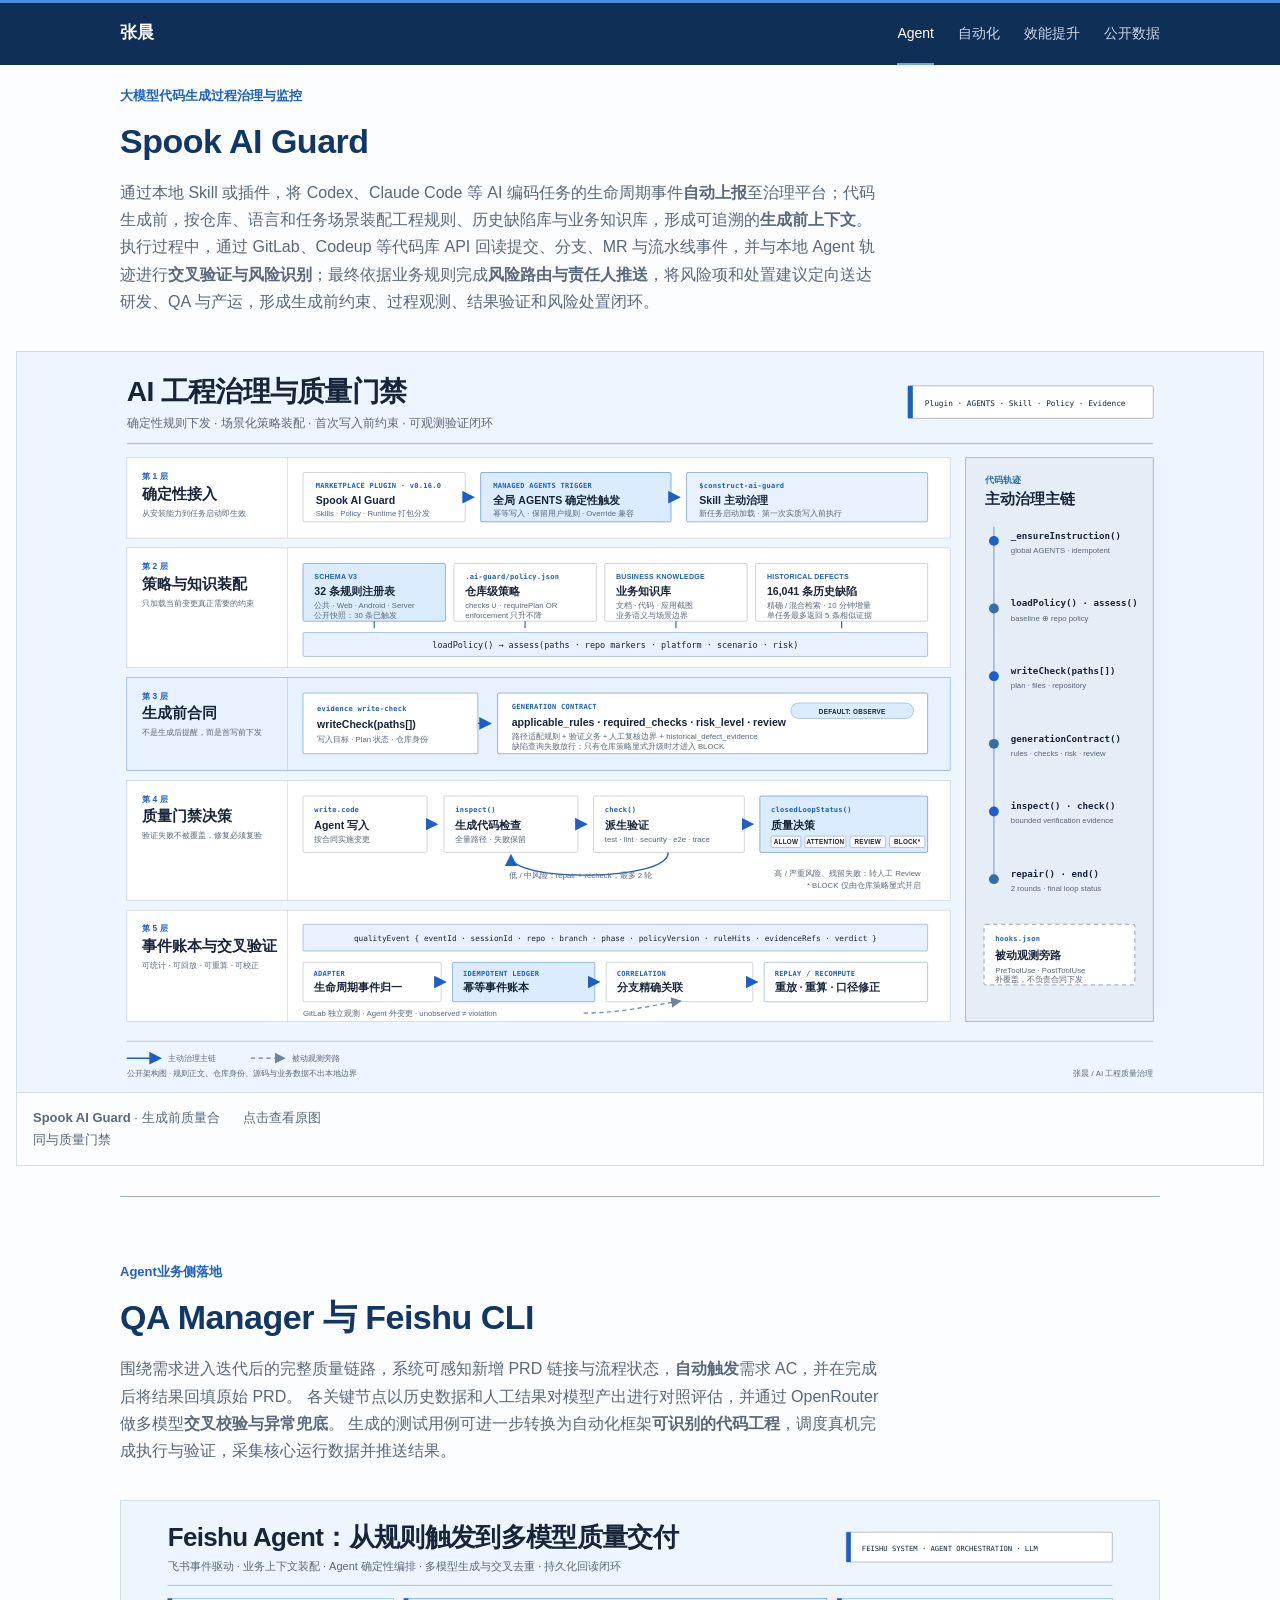
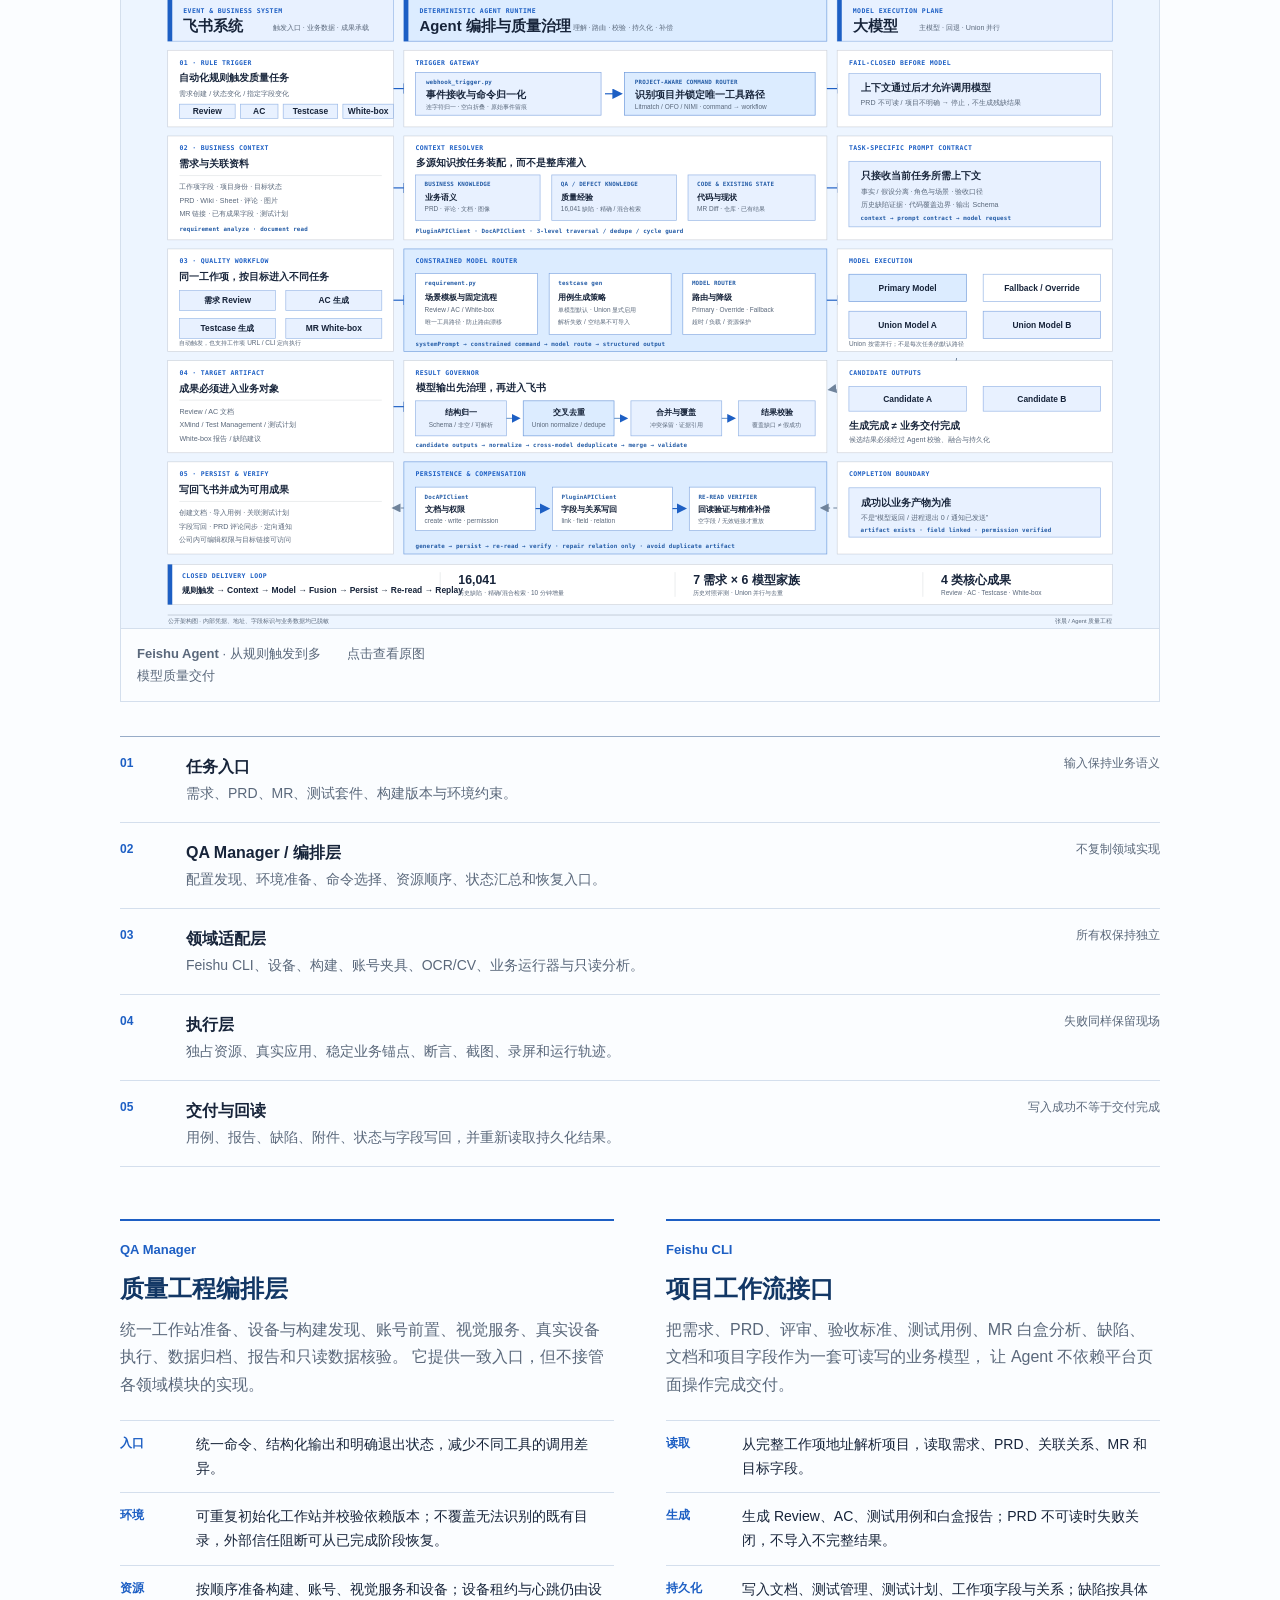
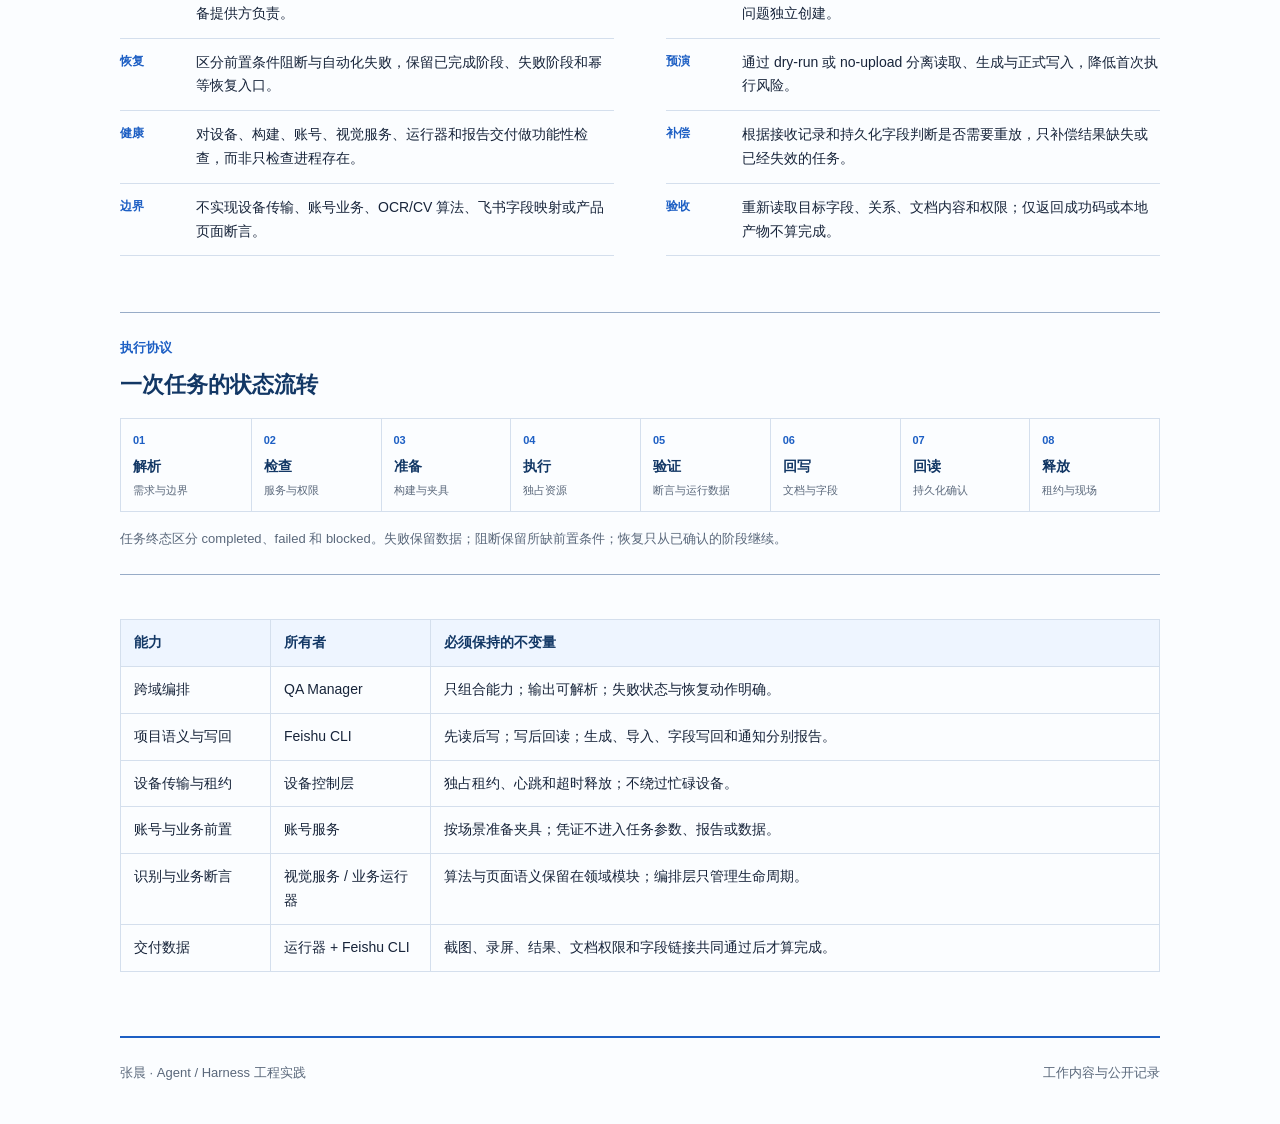
==== commit 6f0ed05a: "Remove redundant home navigation tab" ====
--- a/agent/index.html
+++ b/agent/index.html
@@ -14,7 +14,7 @@
     <meta property="og:image" content="https://maple42.github.io/assets/ai-quality-overview-redacted.webp">
     <meta name="twitter:card" content="summary_large_image">
     <title>张晨｜Agent / Harness 工程实践</title>
-    <link rel="stylesheet" href="/styles.css?v=20260930-case-carousel">
+    <link rel="stylesheet" href="/styles.css?v=20261001-spook-guard">
     <script src="/app.js?v=20260930-case-carousel" defer></script>
   </head>
   <body>
@@ -30,7 +30,6 @@
         <span></span><span></span>
       </button>
       <nav class="primary-nav" id="primary-nav" aria-label="主要导航" data-nav>
-        <a href="/">主页</a>
         <a class="active" href="/agent/" aria-current="page">Agent</a>
         <a href="/automation/">自动化</a>
         <a href="/efficiency/">效能提升</a>
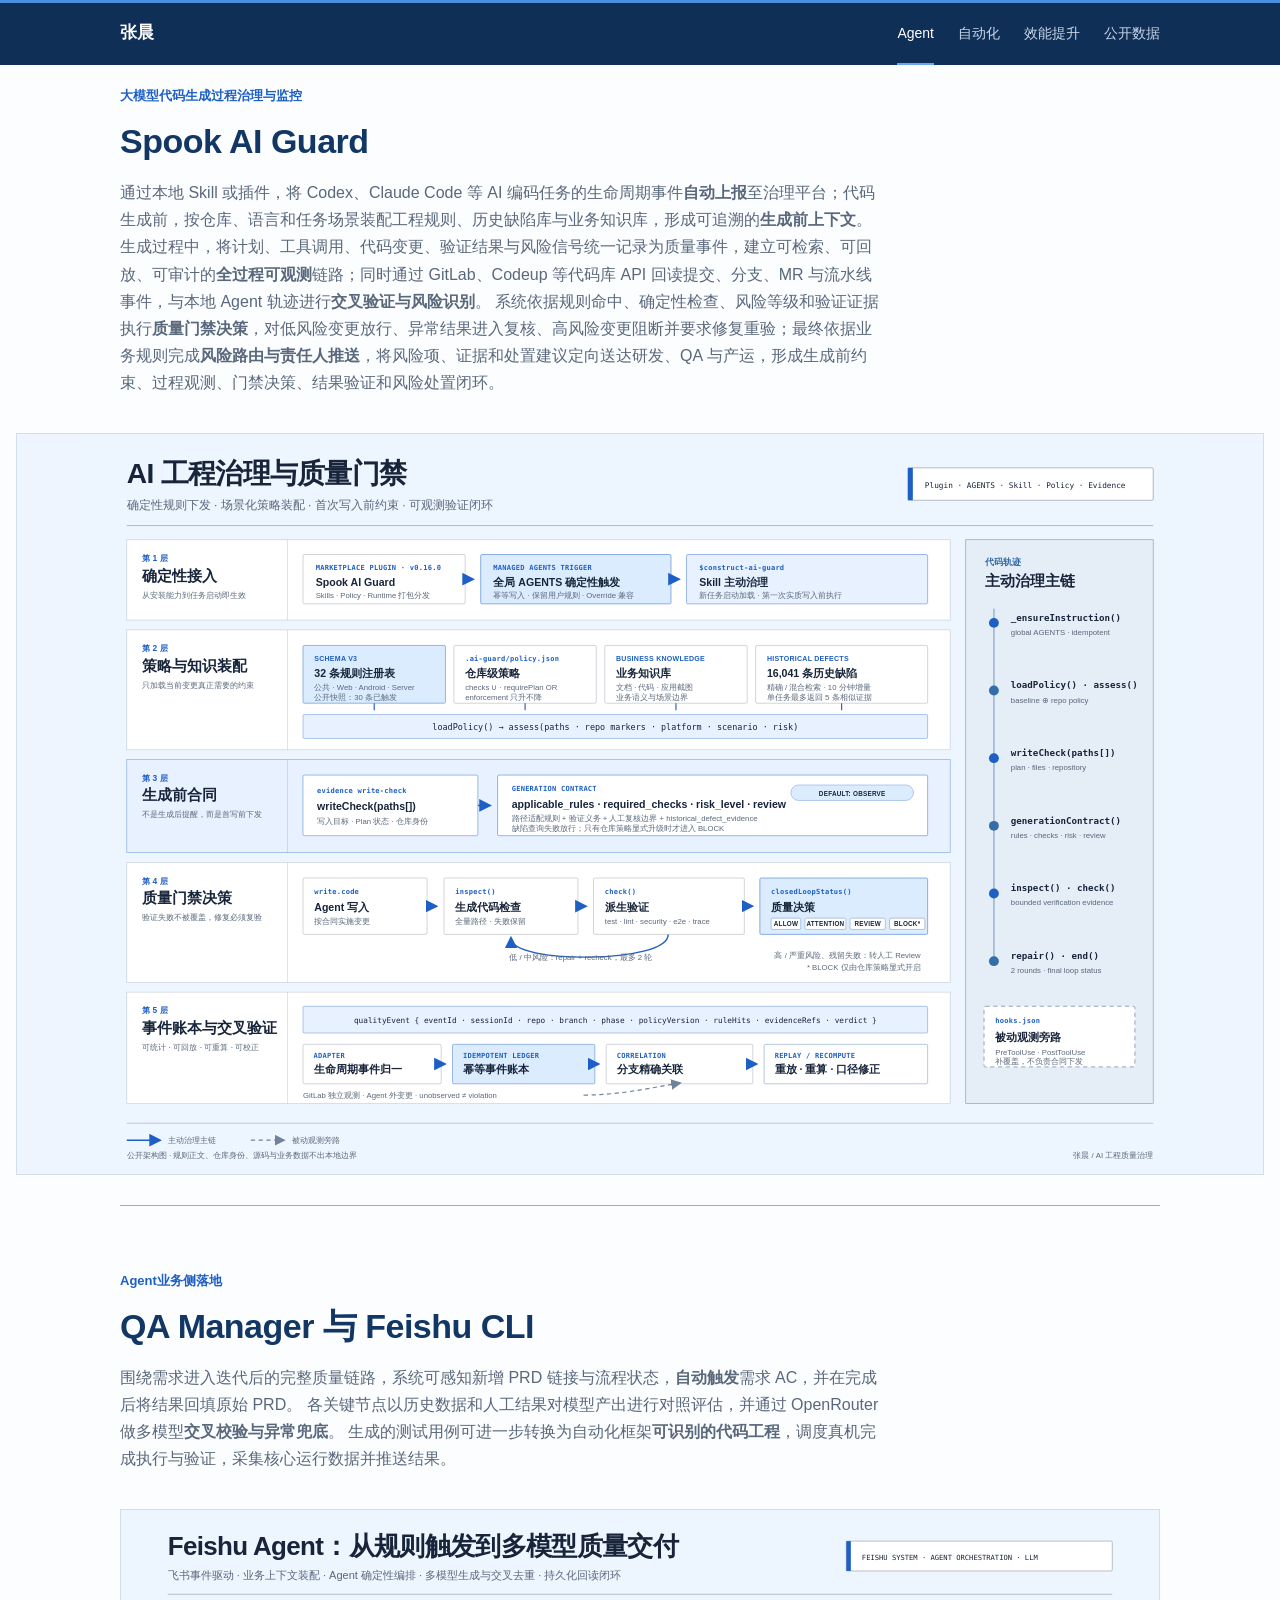
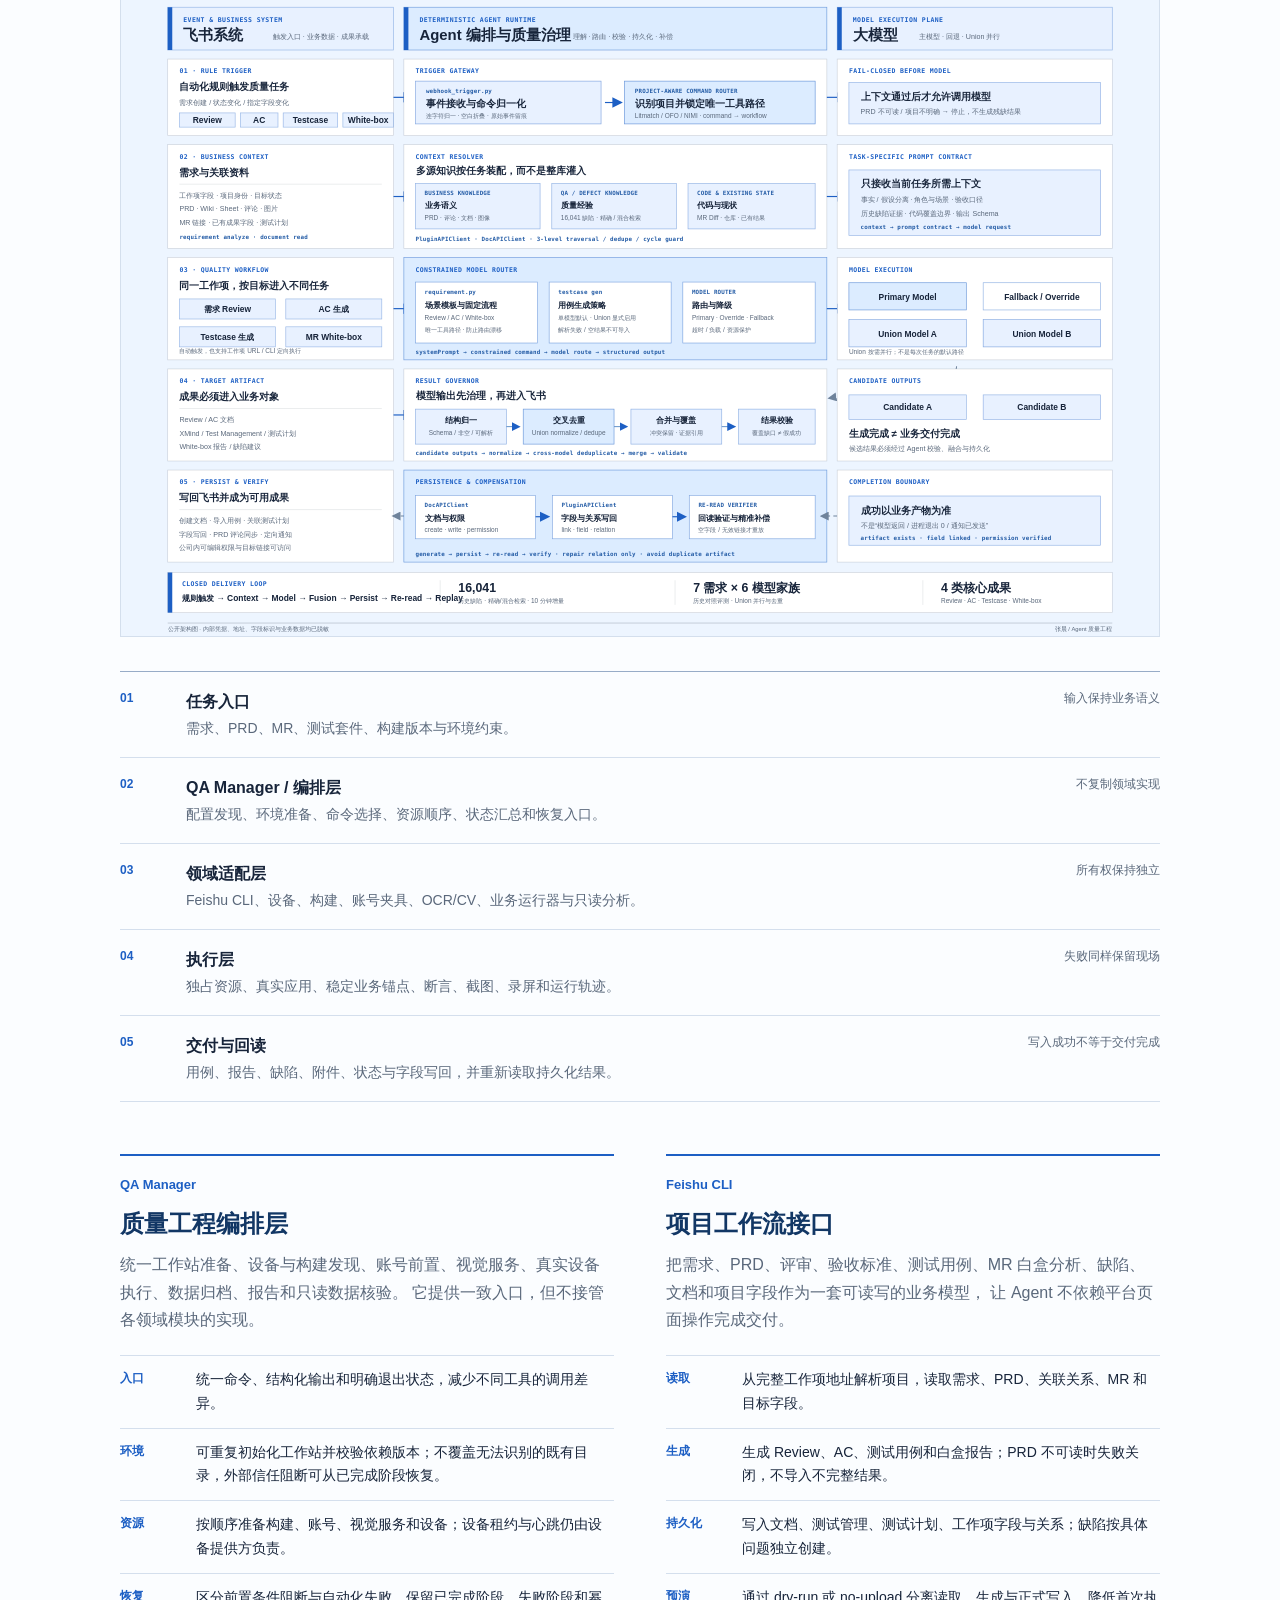
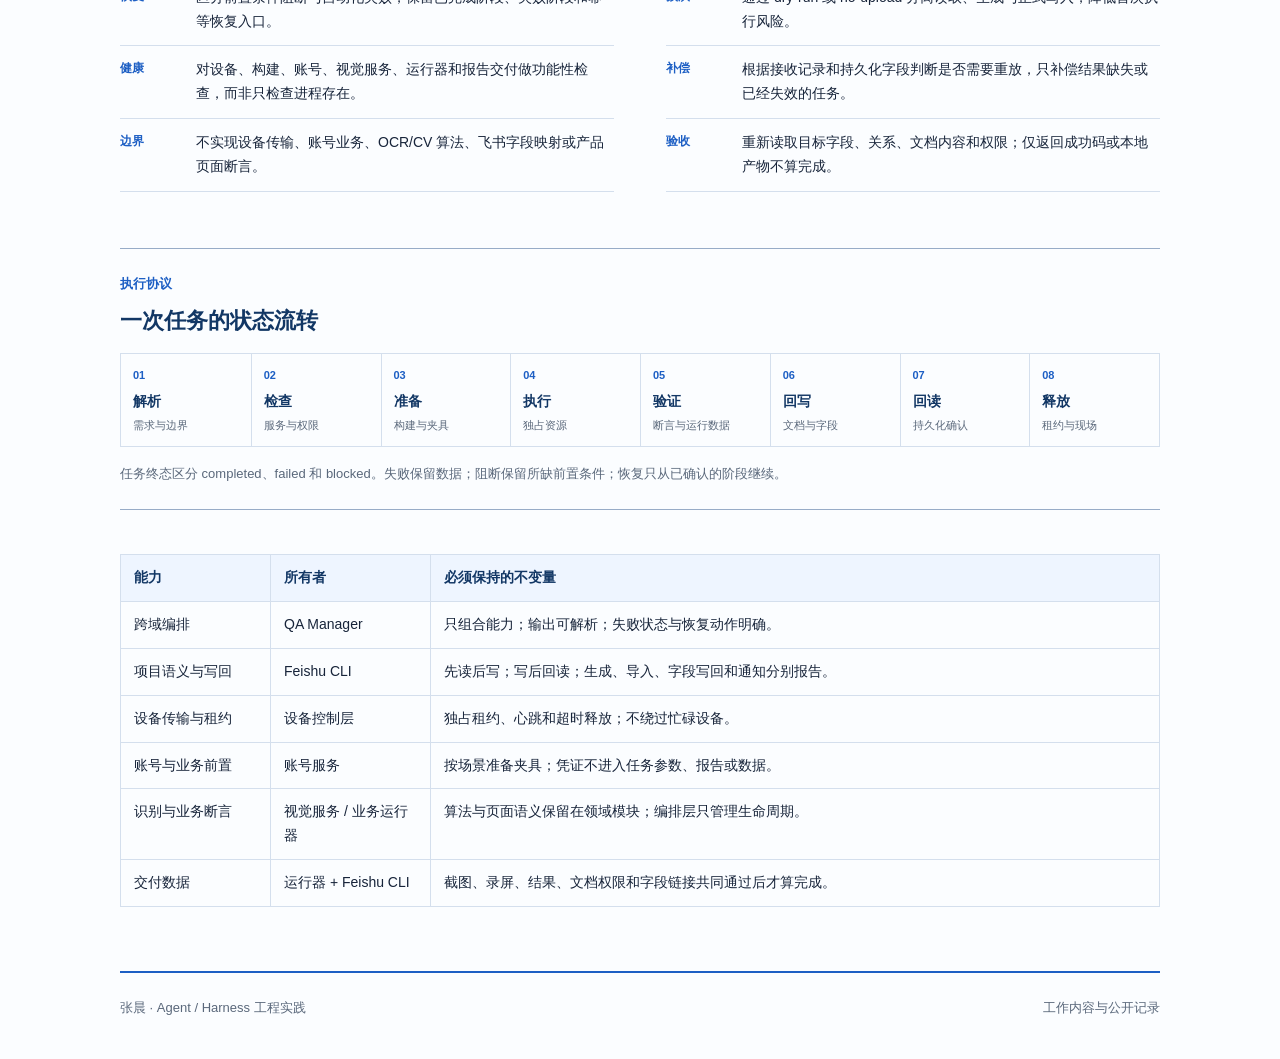
==== commit d5395592: "Refine Spook AI Guard overview" ====
--- a/agent/index.html
+++ b/agent/index.html
@@ -45,7 +45,8 @@
             <h1 id="agent-architecture-title">Spook AI Guard</h1>
             <p>
               通过本地 Skill 或插件，将 Codex、Claude Code 等 AI 编码任务的生命周期事件<strong>自动上报</strong>至治理平台；代码生成前，按仓库、语言和任务场景装配工程规则、历史缺陷库与业务知识库，形成可追溯的<strong>生成前上下文</strong>。
-              执行过程中，通过 GitLab、Codeup 等代码库 API 回读提交、分支、MR 与流水线事件，并与本地 Agent 轨迹进行<strong>交叉验证与风险识别</strong>；最终依据业务规则完成<strong>风险路由与责任人推送</strong>，将风险项和处置建议定向送达研发、QA 与产运，形成生成前约束、过程观测、结果验证和风险处置闭环。
+              生成过程中，将计划、工具调用、代码变更、验证结果与风险信号统一记录为质量事件，建立可检索、可回放、可审计的<strong>全过程可观测</strong>链路；同时通过 GitLab、Codeup 等代码库 API 回读提交、分支、MR 与流水线事件，与本地 Agent 轨迹进行<strong>交叉验证与风险识别</strong>。
+              系统依据规则命中、确定性检查、风险等级和验证证据执行<strong>质量门禁决策</strong>，对低风险变更放行、异常结果进入复核、高风险变更阻断并要求修复重验；最终依据业务规则完成<strong>风险路由与责任人推送</strong>，将风险项、证据和处置建议定向送达研发、QA 与产运，形成生成前约束、过程观测、门禁决策、结果验证和风险处置闭环。
             </p>
           </div>
         </div>
@@ -60,10 +61,6 @@
               decoding="async"
             >
           </a>
-          <figcaption>
-            <p><strong>Spook AI Guard</strong> · 生成前质量合同与质量门禁</p>
-            <p>点击查看原图<span class="mobile-scroll-hint"> · 可横向滚动查看细节</span></p>
-          </figcaption>
         </figure>
       </section>
 
@@ -89,10 +86,6 @@
               decoding="async"
             >
           </a>
-          <figcaption>
-            <p><strong>Feishu Agent</strong> · 从规则触发到多模型质量交付</p>
-            <p>点击查看原图<span class="mobile-scroll-hint"> · 可横向滚动查看细节</span></p>
-          </figcaption>
         </figure>
 
         <ol class="system-stack reveal" aria-label="质量工程控制平面分层架构">
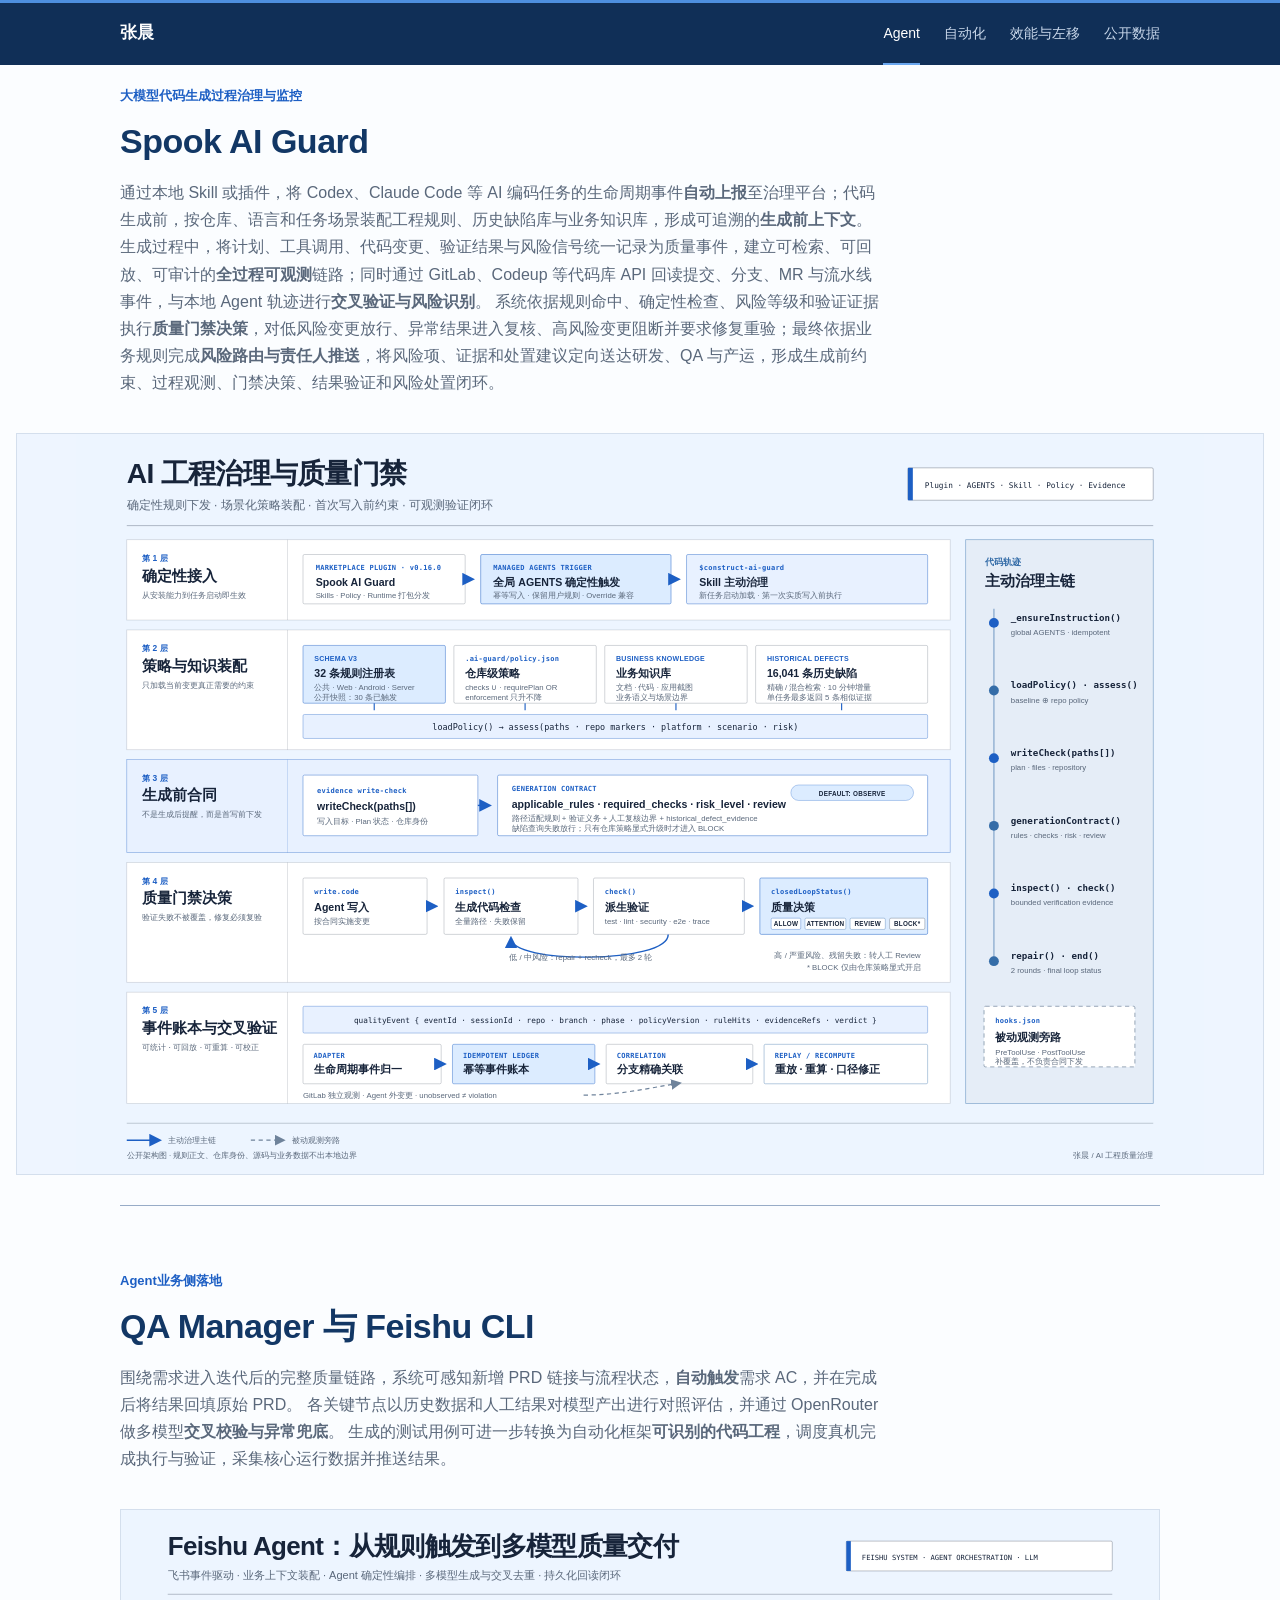
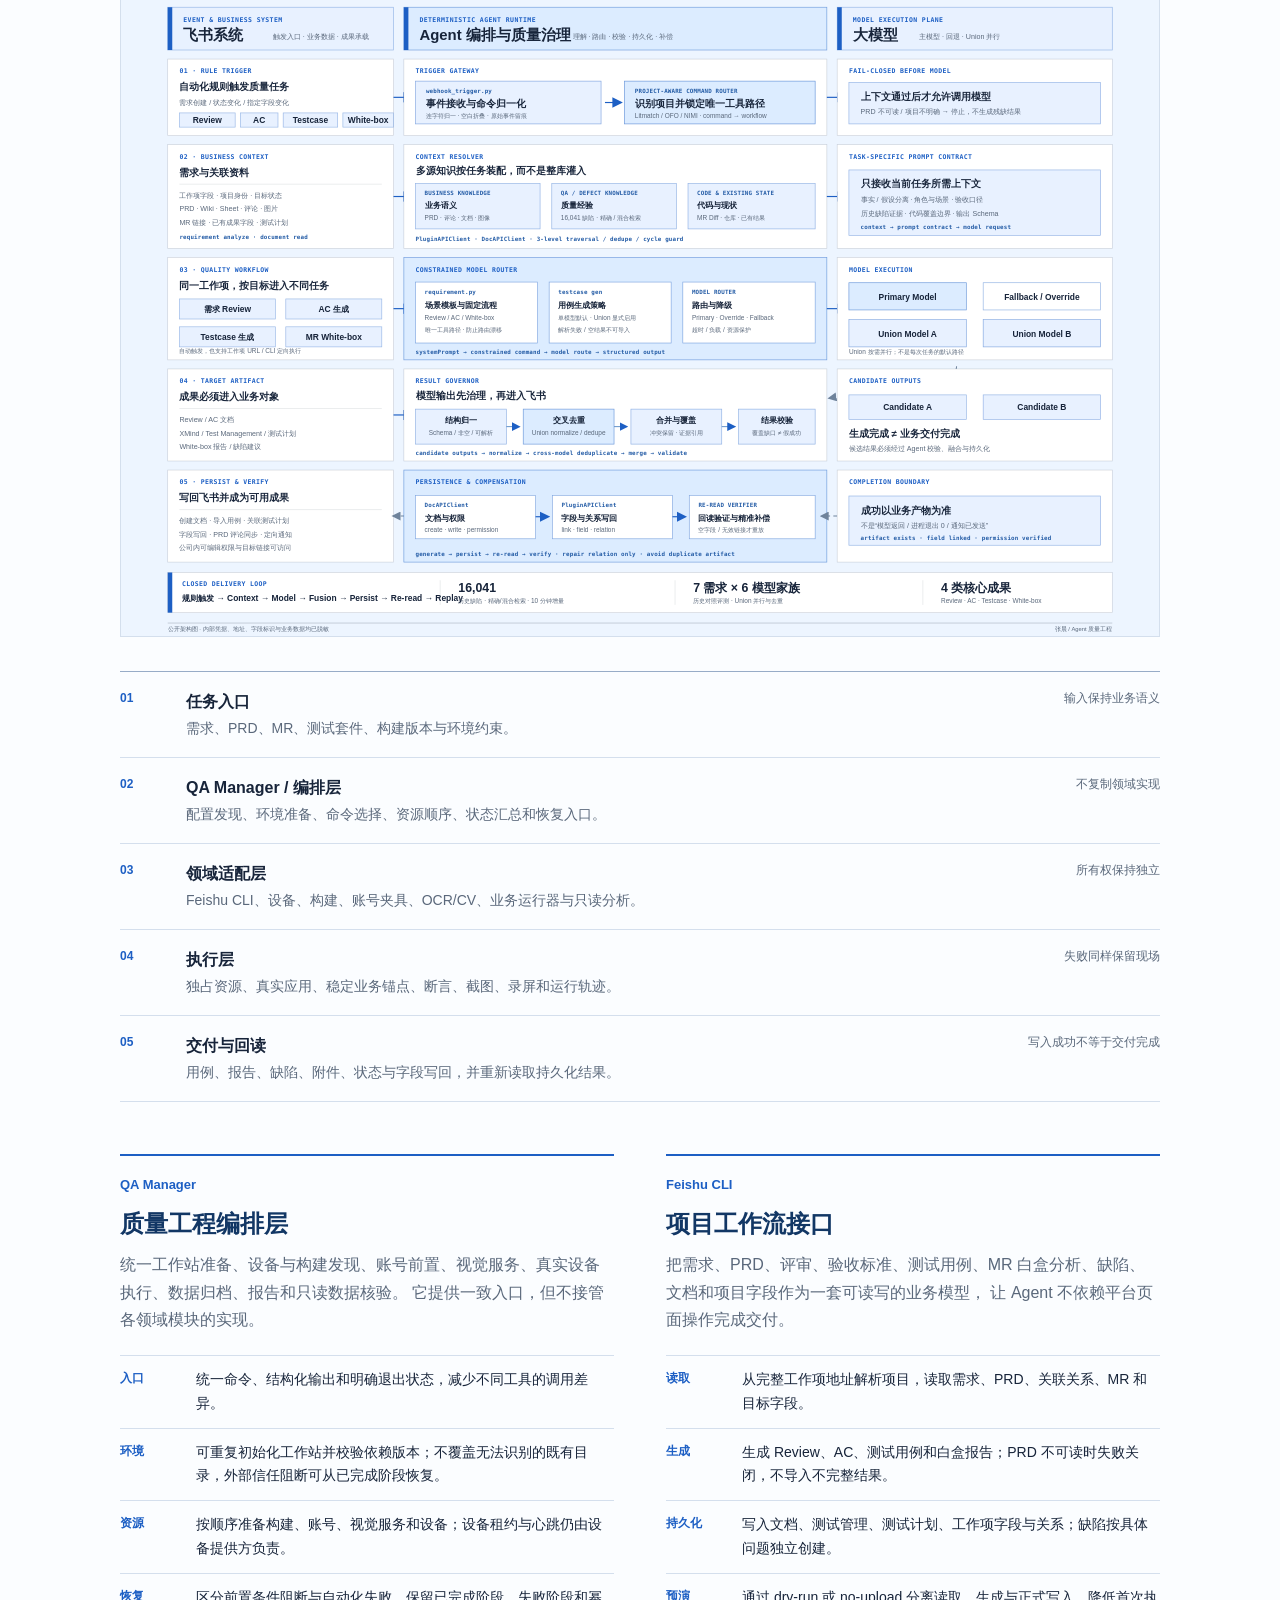
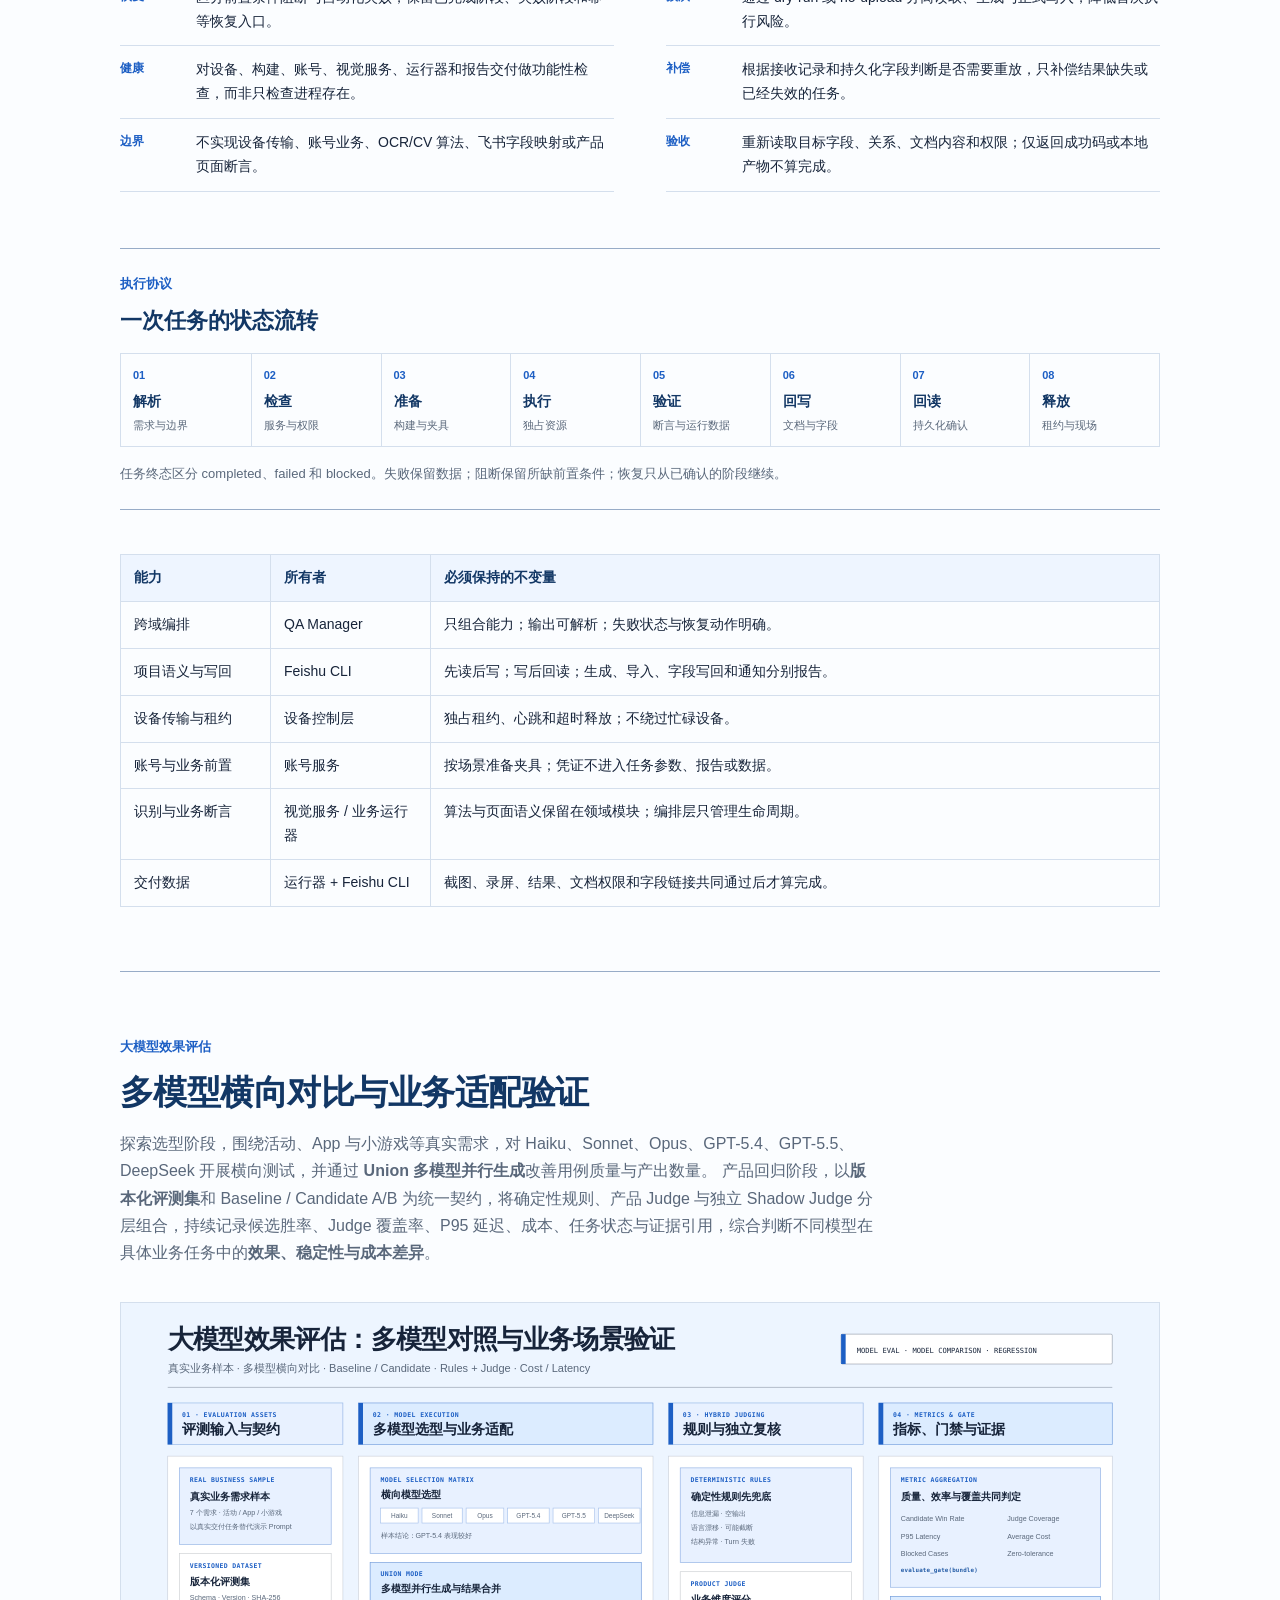
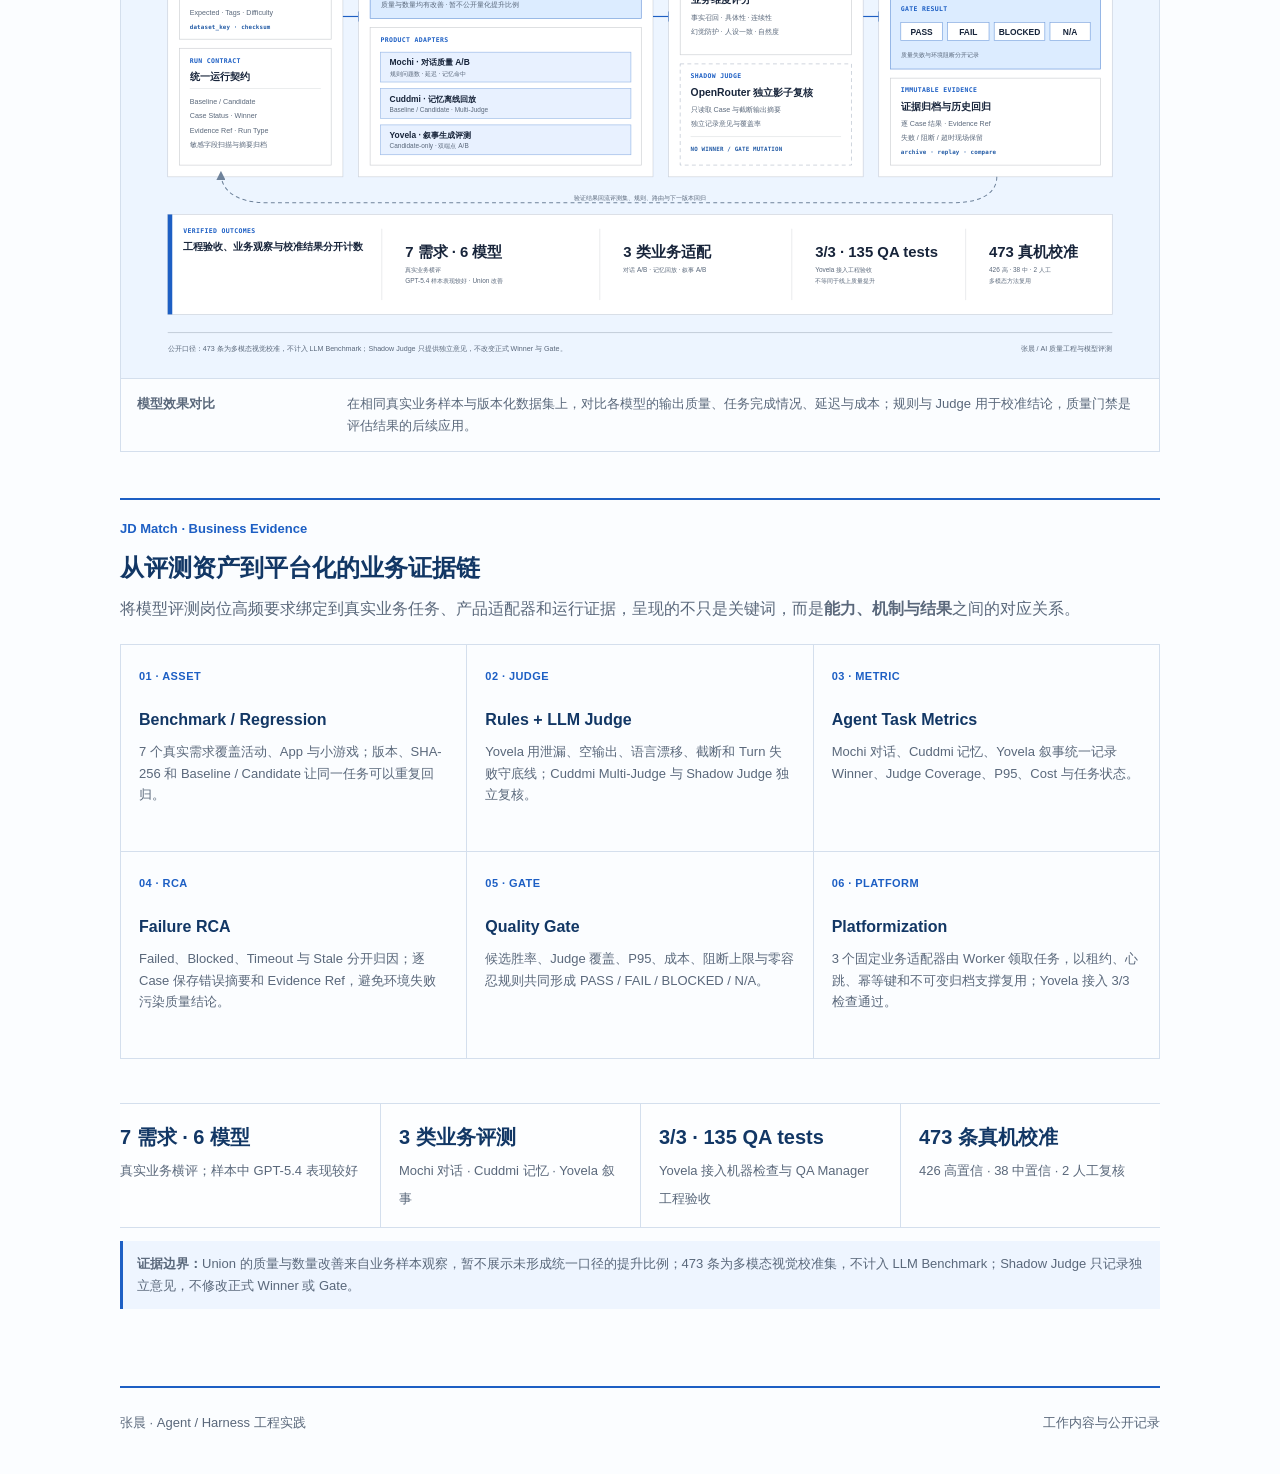
==== commit 1c06e955: "Add multi-model evaluation evidence" ====
--- a/agent/index.html
+++ b/agent/index.html
@@ -3,18 +3,18 @@
   <head>
     <meta charset="utf-8">
     <meta name="viewport" content="width=device-width, initial-scale=1">
-    <meta name="description" content="张晨的 Agent 工程实践：QA Manager 与 Feishu CLI 驱动需求 AC、多模型交叉校验、自动化代码生成与真机验证。">
+    <meta name="description" content="张晨的 Agent 工程实践：Spook AI Guard、QA Manager 与 Feishu CLI，以及基于真实业务任务的多模型效果评估与回归验证。">
     <meta name="theme-color" content="#102f57">
     <link rel="canonical" href="https://maple42.github.io/agent/">
     <meta property="og:type" content="website">
     <meta property="og:locale" content="zh_CN">
     <meta property="og:title" content="张晨｜Agent / Harness 工程实践">
-    <meta property="og:description" content="QA Manager 与 Feishu CLI 驱动需求 AC、多模型交叉校验、自动化代码生成与真机验证。">
+    <meta property="og:description" content="Spook AI Guard、QA Manager 与 Feishu CLI，以及基于真实业务任务的多模型效果评估与回归验证。">
     <meta property="og:url" content="https://maple42.github.io/agent/">
     <meta property="og:image" content="https://maple42.github.io/assets/ai-quality-overview-redacted.webp">
     <meta name="twitter:card" content="summary_large_image">
     <title>张晨｜Agent / Harness 工程实践</title>
-    <link rel="stylesheet" href="/styles.css?v=20261001-spook-guard">
+    <link rel="stylesheet" href="/styles.css?v=20261001-model-eval-jd">
     <script src="/app.js?v=20260930-case-carousel" defer></script>
   </head>
   <body>
@@ -32,7 +32,7 @@
       <nav class="primary-nav" id="primary-nav" aria-label="主要导航" data-nav>
         <a class="active" href="/agent/" aria-current="page">Agent</a>
         <a href="/automation/">自动化</a>
-        <a href="/efficiency/">效能提升</a>
+        <a href="/efficiency/">效能与左移</a>
         <a href="/evidence/">公开数据</a>
       </nav>
     </header>
@@ -187,6 +187,99 @@
         </div>
       </section>
 
+      <section class="control-plane section-pad" id="model-evaluation" aria-labelledby="model-evaluation-title">
+        <div class="section-heading reveal">
+          <p class="section-index">大模型效果评估</p>
+          <h2 id="model-evaluation-title">多模型横向对比与业务适配验证</h2>
+          <p>
+            探索选型阶段，围绕活动、App 与小游戏等真实需求，对 Haiku、Sonnet、Opus、GPT-5.4、GPT-5.5、DeepSeek 开展横向测试，并通过 <strong>Union 多模型并行生成</strong>改善用例质量与产出数量。
+            产品回归阶段，以<strong>版本化评测集</strong>和 Baseline / Candidate A/B 为统一契约，将确定性规则、产品 Judge 与独立 Shadow Judge 分层组合，持续记录候选胜率、Judge 覆盖率、P95 延迟、成本、任务状态与证据引用，综合判断不同模型在具体业务任务中的<strong>效果、稳定性与成本差异</strong>。
+          </p>
+        </div>
+
+        <figure class="architecture-board reveal">
+          <a href="/assets/model-evaluation-quality-pipeline.svg" aria-label="查看大模型效果评估架构图原图">
+            <img
+              src="/assets/model-evaluation-quality-pipeline.svg"
+              alt="大模型效果评估架构图，展示真实业务样本、版本化评测集、多模型横向对比、三类业务适配器、规则与 Judge 校准、效果指标和证据归档"
+              width="1600"
+              height="1040"
+              loading="lazy"
+              decoding="async"
+            >
+          </a>
+          <figcaption>
+            <strong>模型效果对比</strong>
+            <p>在相同真实业务样本与版本化数据集上，对比各模型的输出质量、任务完成情况、延迟与成本；规则与 Judge 用于校准结论，质量门禁是评估结果的后续应用。<span class="mobile-scroll-hint">移动端可横向查看完整图。</span></p>
+          </figcaption>
+        </figure>
+
+        <section class="eval-jd-map reveal" aria-labelledby="eval-jd-map-title">
+          <div class="component-detail">
+            <p class="section-index">JD Match · Business Evidence</p>
+            <h3 id="eval-jd-map-title">从评测资产到平台化的业务证据链</h3>
+            <p>
+              将模型评测岗位高频要求绑定到真实业务任务、产品适配器和运行证据，呈现的不只是关键词，而是<strong>能力、机制与结果</strong>之间的对应关系。
+            </p>
+          </div>
+          <ol class="shift-rail eval-jd-rail" aria-label="Benchmark、Judge、Agent 指标、失败归因、质量门禁与平台化能力链">
+            <li>
+              <span>01 · ASSET</span>
+              <strong>Benchmark / Regression</strong>
+              <p>7 个真实需求覆盖活动、App 与小游戏；版本、SHA-256 和 Baseline / Candidate 让同一任务可以重复回归。</p>
+            </li>
+            <li>
+              <span>02 · JUDGE</span>
+              <strong>Rules + LLM Judge</strong>
+              <p>Yovela 用泄漏、空输出、语言漂移、截断和 Turn 失败守底线；Cuddmi Multi-Judge 与 Shadow Judge 独立复核。</p>
+            </li>
+            <li>
+              <span>03 · METRIC</span>
+              <strong>Agent Task Metrics</strong>
+              <p>Mochi 对话、Cuddmi 记忆、Yovela 叙事统一记录 Winner、Judge Coverage、P95、Cost 与任务状态。</p>
+            </li>
+            <li>
+              <span>04 · RCA</span>
+              <strong>Failure RCA</strong>
+              <p>Failed、Blocked、Timeout 与 Stale 分开归因；逐 Case 保存错误摘要和 Evidence Ref，避免环境失败污染质量结论。</p>
+            </li>
+            <li>
+              <span>05 · GATE</span>
+              <strong>Quality Gate</strong>
+              <p>候选胜率、Judge 覆盖、P95、成本、阻断上限与零容忍规则共同形成 PASS / FAIL / BLOCKED / N/A。</p>
+            </li>
+            <li>
+              <span>06 · PLATFORM</span>
+              <strong>Platformization</strong>
+              <p>3 个固定业务适配器由 Worker 领取任务，以租约、心跳、幂等键和不可变归档支撑复用；Yovela 接入 3/3 检查通过。</p>
+            </li>
+          </ol>
+        </section>
+
+        <div class="proof-strip reveal" aria-label="大模型效果评估已验证成果">
+          <article>
+            <strong>7 需求 · 6 模型</strong>
+            <span>真实业务横评；样本中 GPT-5.4 表现较好</span>
+          </article>
+          <article>
+            <strong>3 类业务评测</strong>
+            <span>Mochi 对话 · Cuddmi 记忆 · Yovela 叙事</span>
+          </article>
+          <article>
+            <strong>3/3 · 135 QA tests</strong>
+            <span>Yovela 接入机器检查与 QA Manager 工程验收</span>
+          </article>
+          <article>
+            <strong>473 条真机校准</strong>
+            <span>426 高置信 · 38 中置信 · 2 人工复核</span>
+          </article>
+        </div>
+
+        <p class="evidence-note reveal">
+          <strong>证据边界：</strong>Union 的质量与数量改善来自业务样本观察，暂不展示未形成统一口径的提升比例；473 条为多模态视觉校准集，不计入 LLM Benchmark；Shadow Judge 只记录独立意见，不修改正式 Winner 或 Gate。
+        </p>
+      </section>
+
     </main>
 
     <footer>
--- a/styles.css
+++ b/styles.css
@@ -741,6 +741,50 @@
 
 .architecture-board figcaption p { margin: 0; }
 .mobile-scroll-hint { display: none; }
+
+.shift-rail {
+  display: grid;
+  grid-template-columns: repeat(6, minmax(0, 1fr));
+  gap: 1px;
+  margin: 0;
+  padding: 1px;
+  background: var(--line);
+  list-style: none;
+}
+
+.shift-rail li {
+  min-width: 0;
+  min-height: 190px;
+  padding: 22px 18px;
+  background: var(--bg);
+}
+
+.shift-rail span,
+.shift-rail strong { display: block; }
+
+.shift-rail span {
+  color: var(--accent);
+  font-size: 11px;
+  font-weight: 700;
+  letter-spacing: .04em;
+}
+
+.shift-rail strong {
+  margin: 20px 0 8px;
+  color: var(--accent-deep);
+  font-size: 16px;
+}
+
+.shift-rail p {
+  margin: 0;
+  color: var(--muted);
+  font-size: 13px;
+  line-height: 1.65;
+}
+
+.eval-jd-map { margin-top: 46px; }
+.eval-jd-rail { grid-template-columns: repeat(3, minmax(0, 1fr)); }
+.eval-jd-rail li { min-height: 206px; }
 
 .agent-architecture-hero {
   display: grid;
@@ -933,6 +977,9 @@
 @media (max-width: 720px) {
   html { scroll-padding-top: 64px; }
 
+  .shift-rail { grid-template-columns: repeat(2, minmax(0, 1fr)); }
+  .shift-rail li { min-height: 172px; }
+
   .resume-main,
   .hero,
   .agent-architecture-intro,
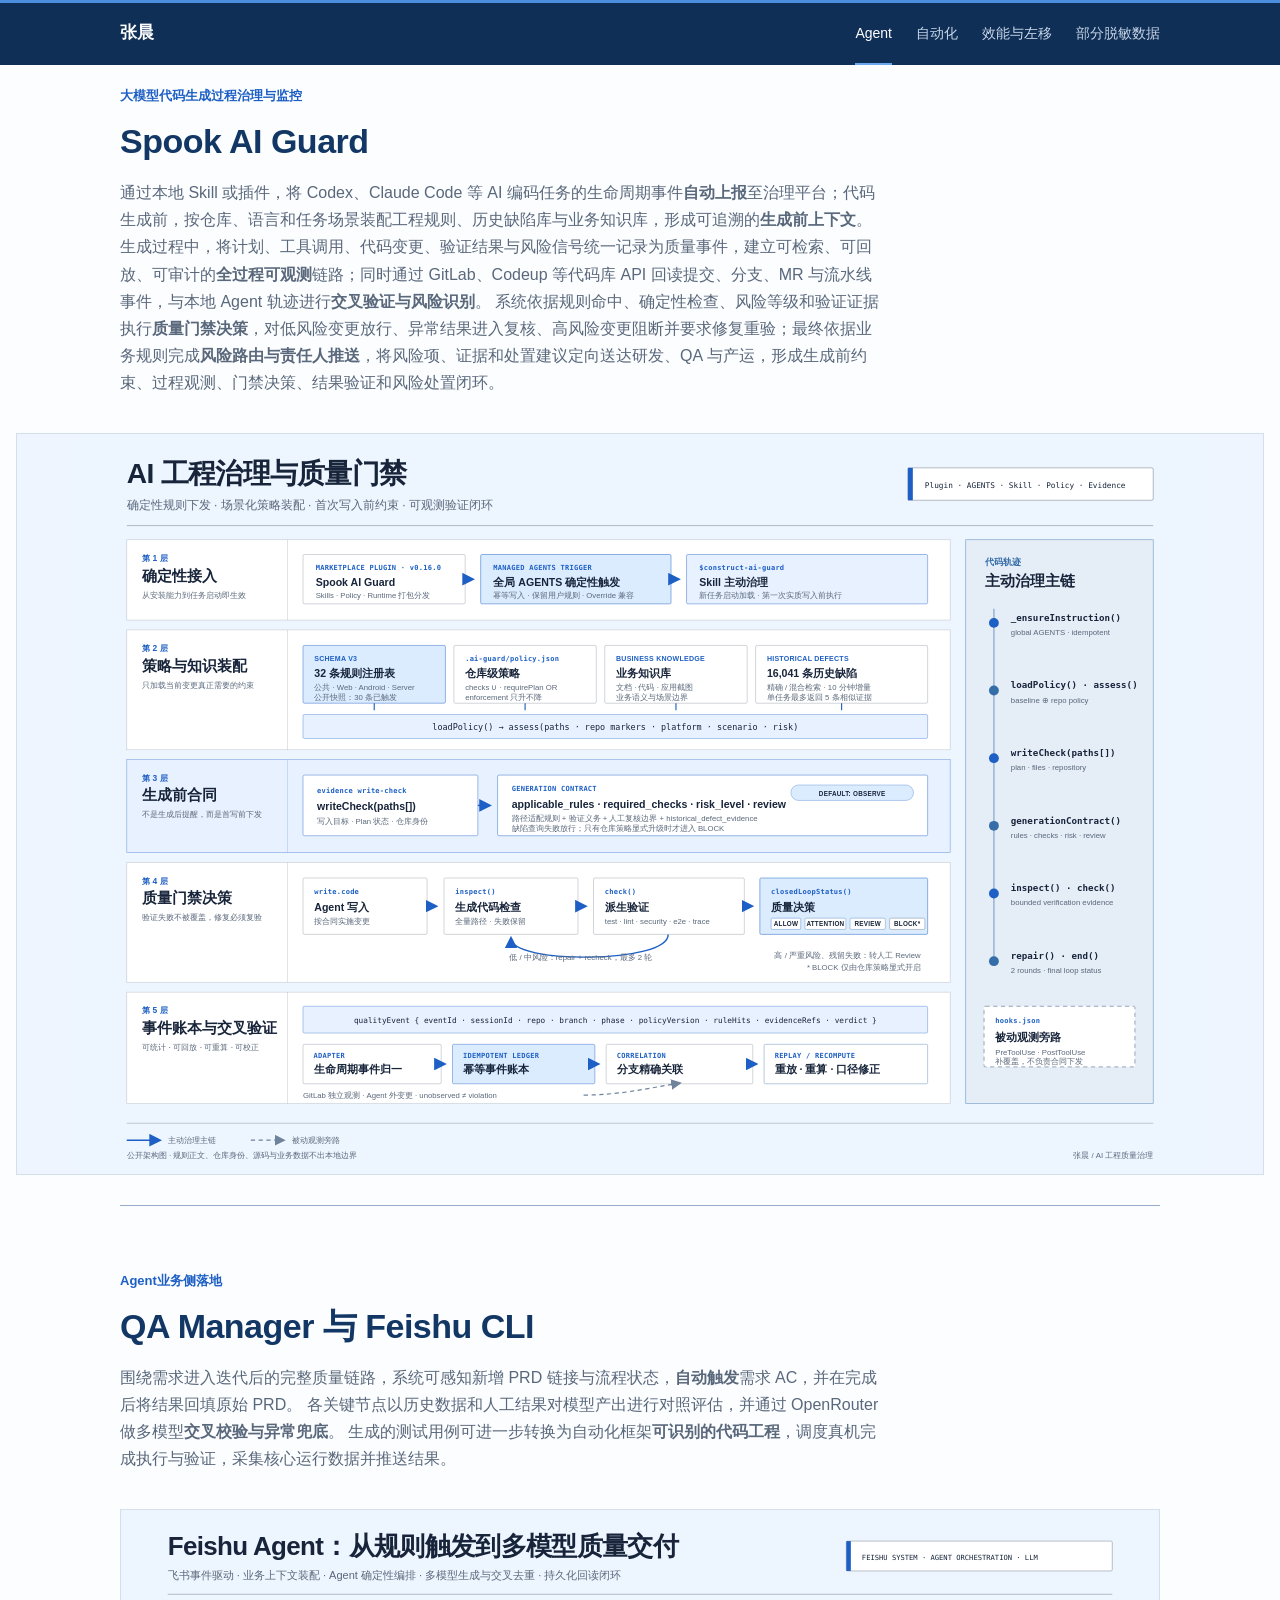
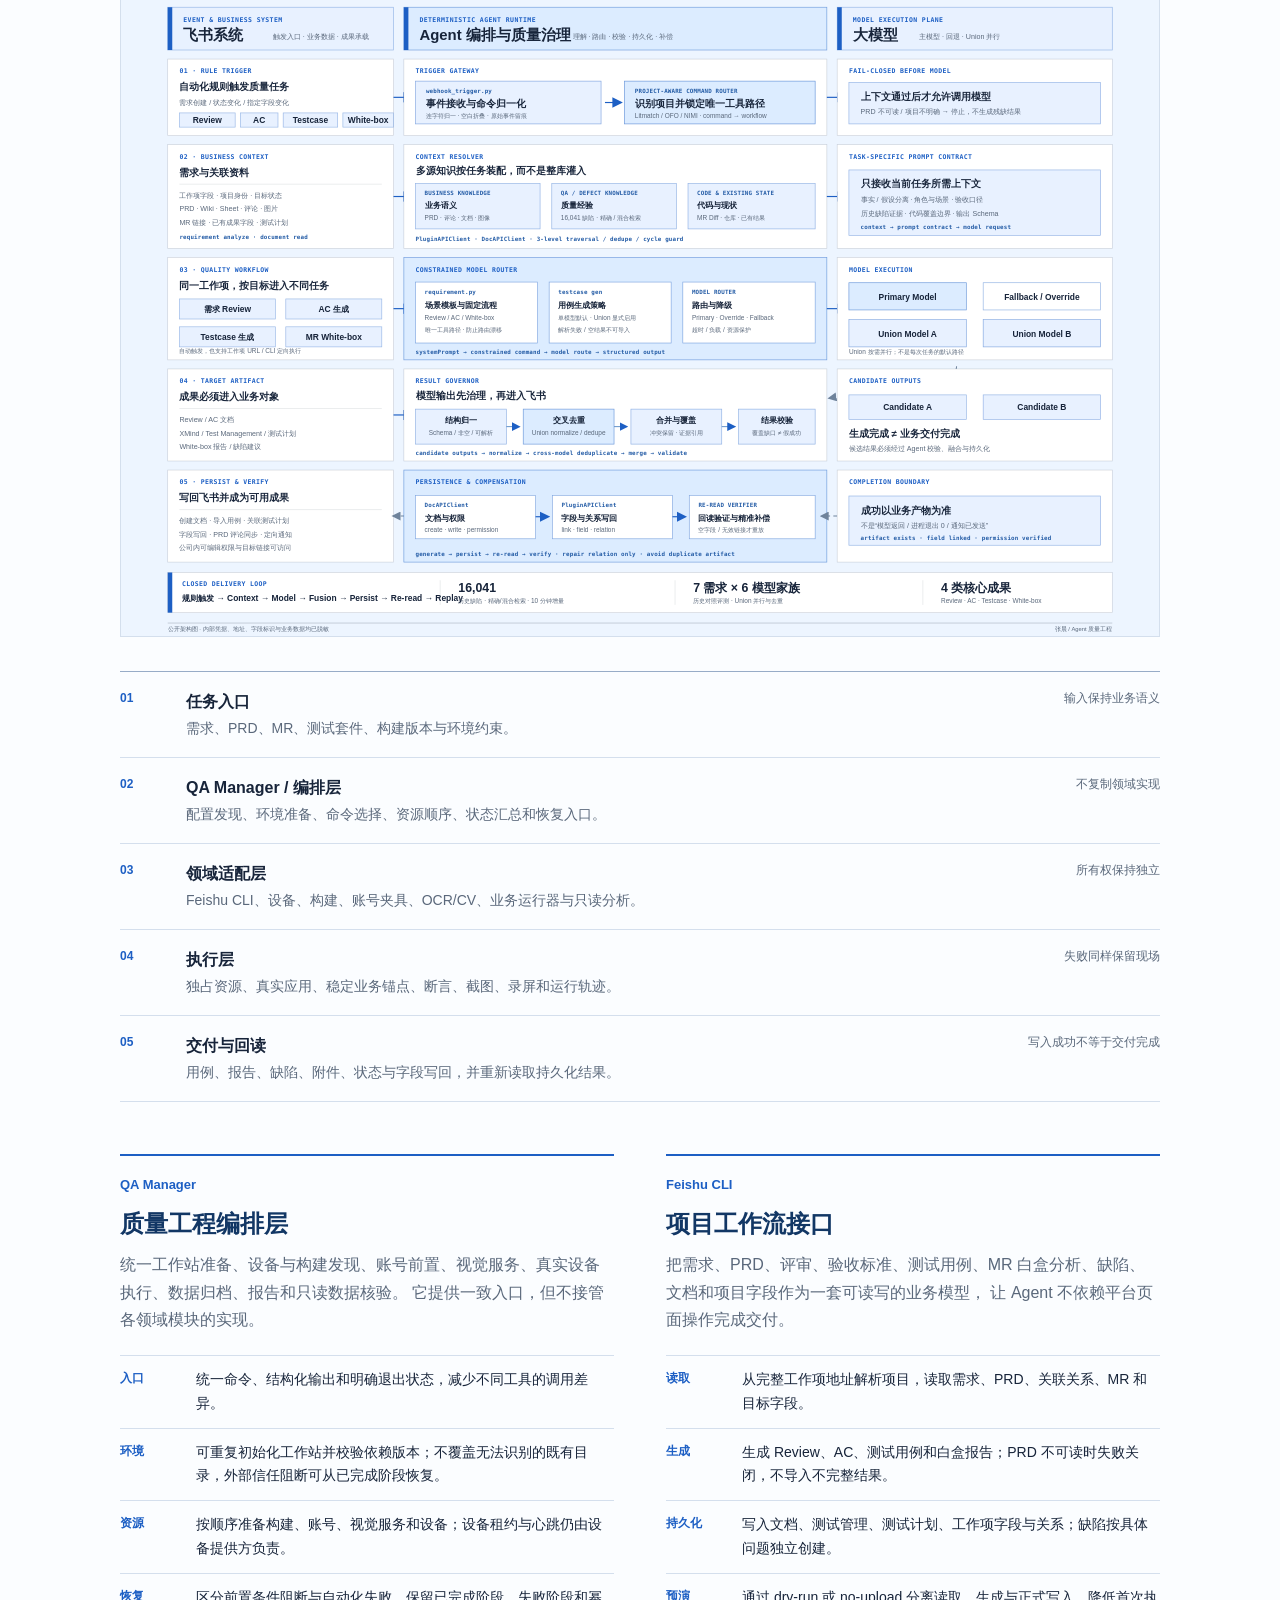
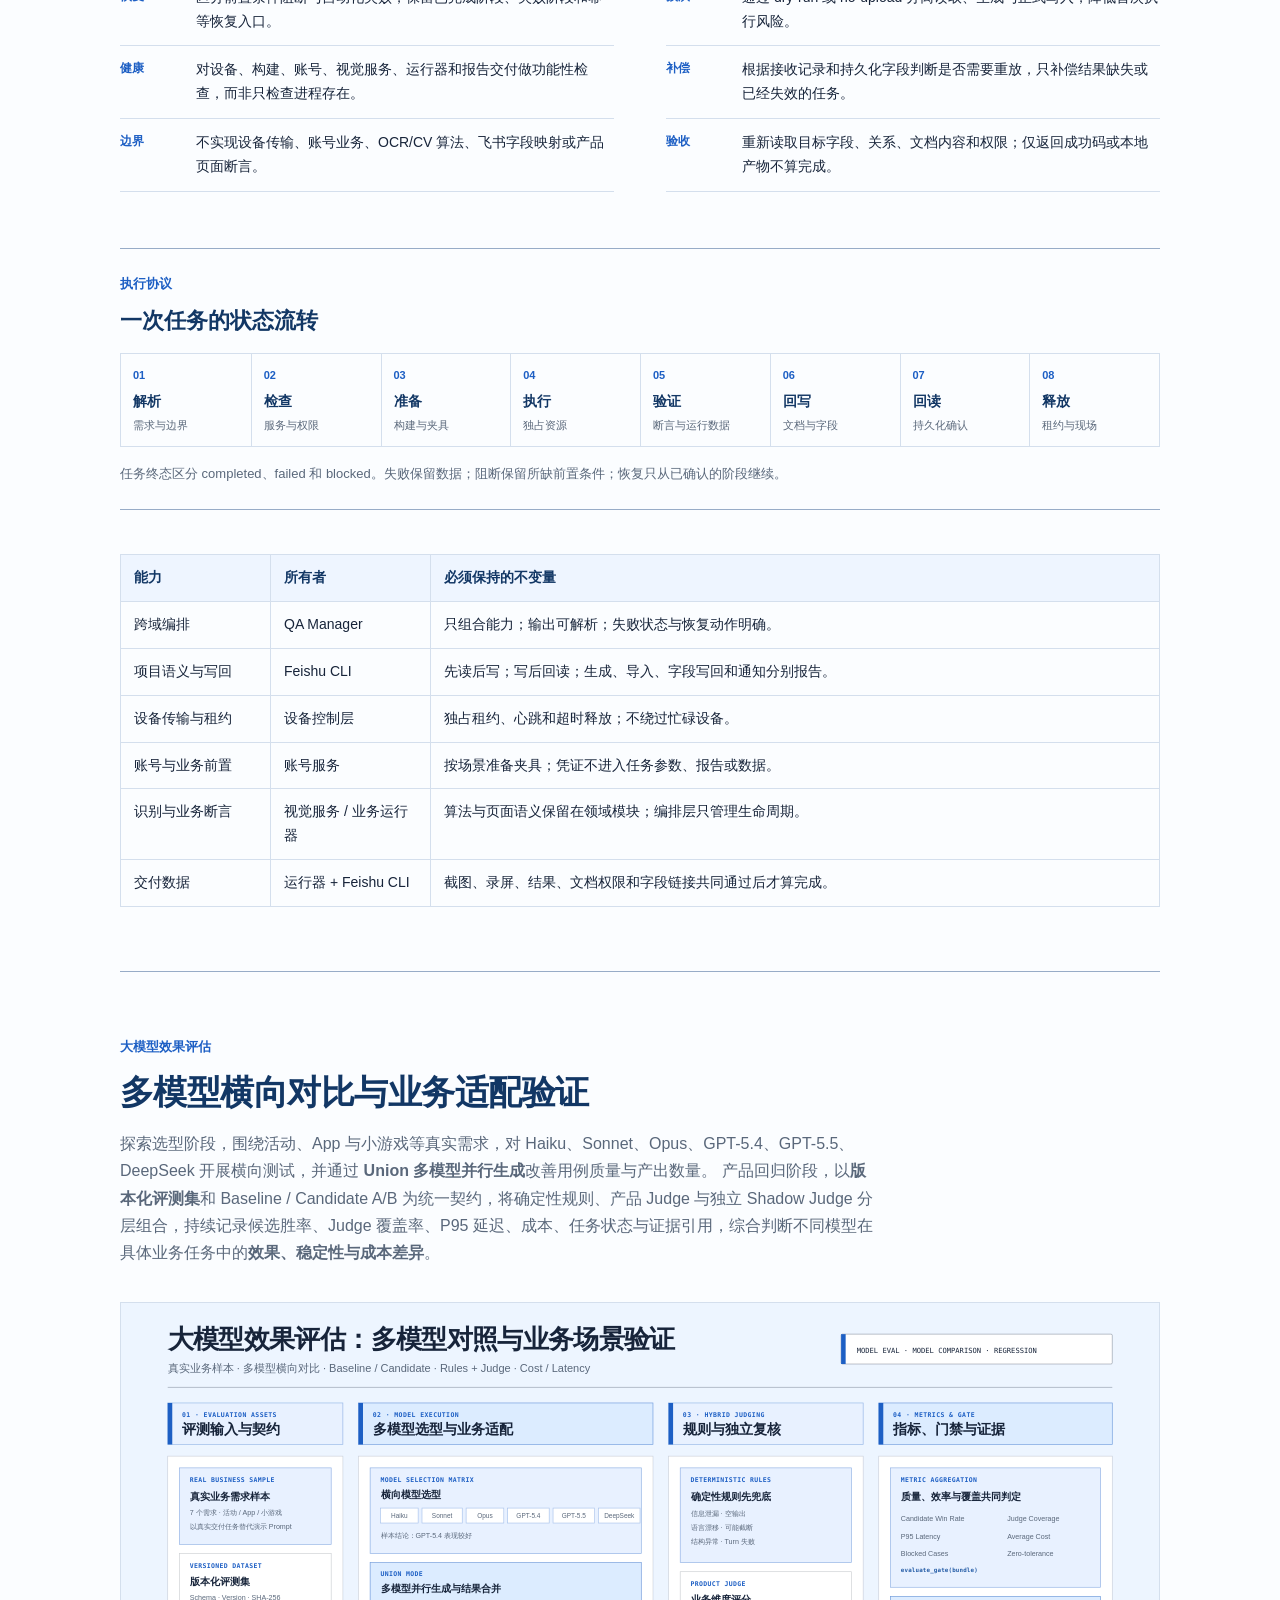
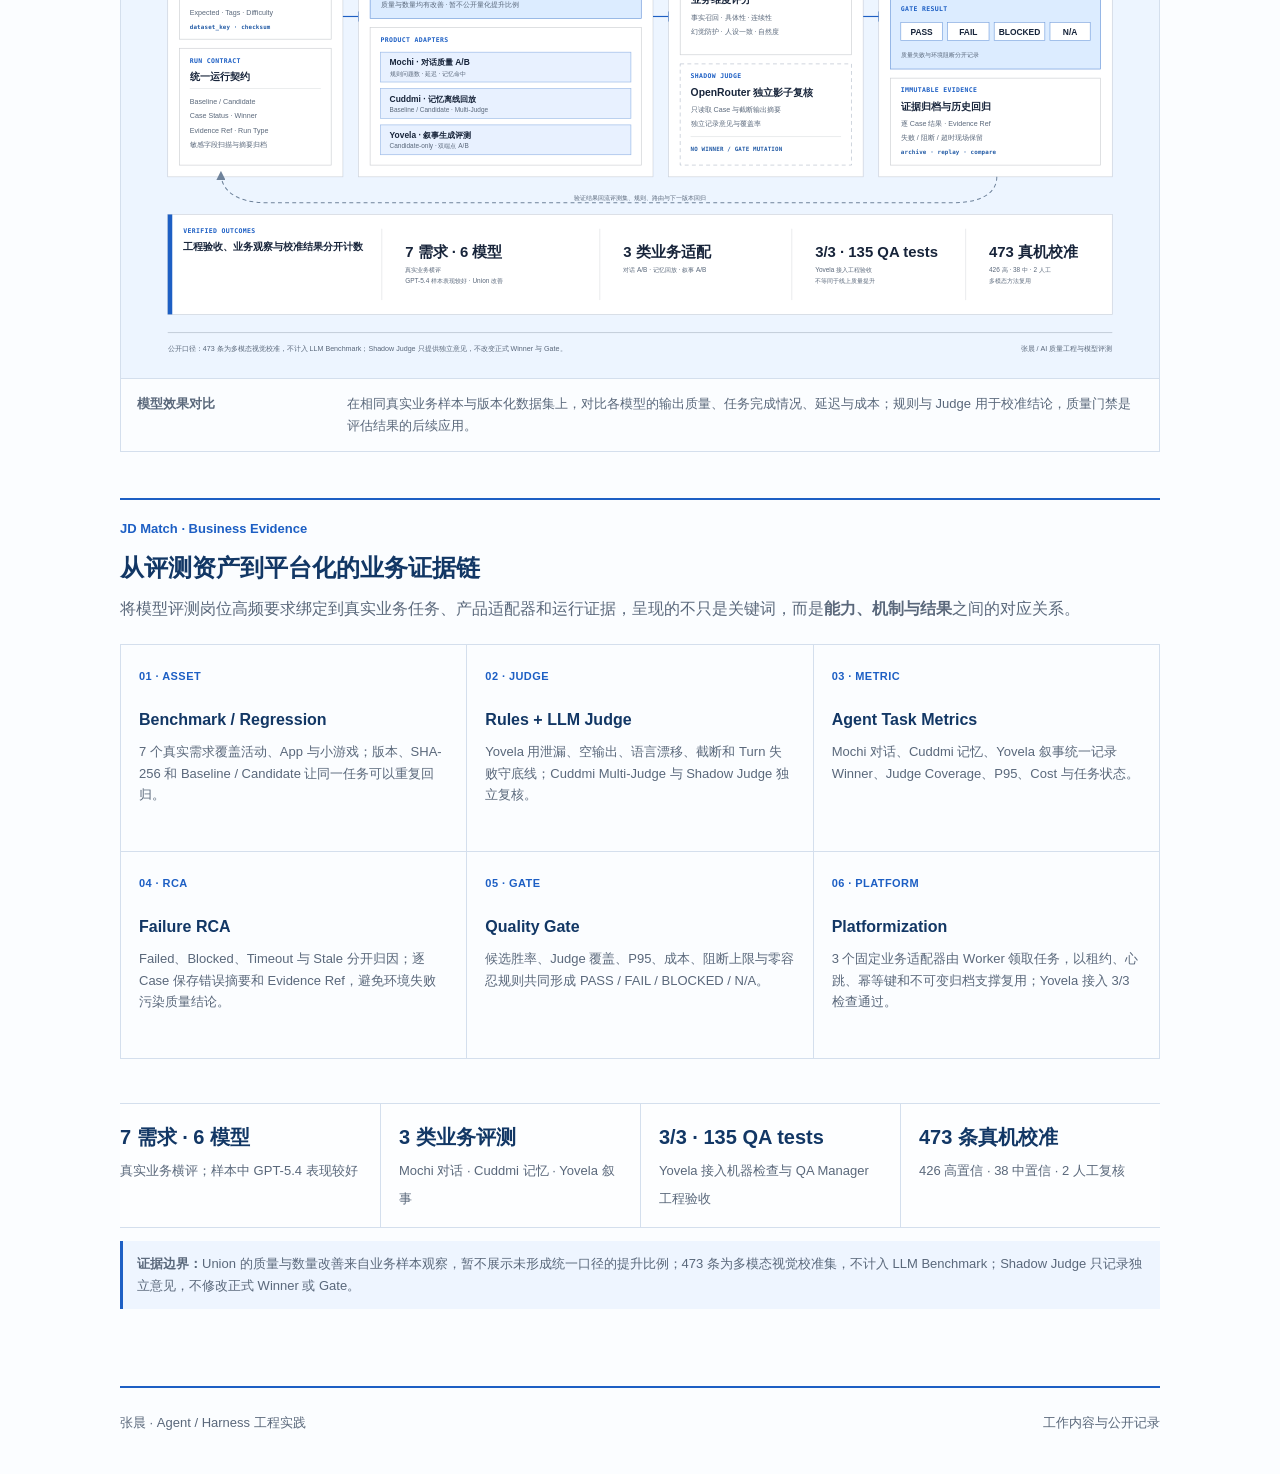
==== commit 946147b4: "Expand efficiency and shift-left portfolio" ====
--- a/agent/index.html
+++ b/agent/index.html
@@ -33,7 +33,7 @@
         <a class="active" href="/agent/" aria-current="page">Agent</a>
         <a href="/automation/">自动化</a>
         <a href="/efficiency/">效能与左移</a>
-        <a href="/evidence/">公开数据</a>
+        <a href="/evidence/">部分脱敏数据</a>
       </nav>
     </header>
 
--- a/styles.css
+++ b/styles.css
@@ -742,50 +742,6 @@
 .architecture-board figcaption p { margin: 0; }
 .mobile-scroll-hint { display: none; }
 
-.shift-rail {
-  display: grid;
-  grid-template-columns: repeat(6, minmax(0, 1fr));
-  gap: 1px;
-  margin: 0;
-  padding: 1px;
-  background: var(--line);
-  list-style: none;
-}
-
-.shift-rail li {
-  min-width: 0;
-  min-height: 190px;
-  padding: 22px 18px;
-  background: var(--bg);
-}
-
-.shift-rail span,
-.shift-rail strong { display: block; }
-
-.shift-rail span {
-  color: var(--accent);
-  font-size: 11px;
-  font-weight: 700;
-  letter-spacing: .04em;
-}
-
-.shift-rail strong {
-  margin: 20px 0 8px;
-  color: var(--accent-deep);
-  font-size: 16px;
-}
-
-.shift-rail p {
-  margin: 0;
-  color: var(--muted);
-  font-size: 13px;
-  line-height: 1.65;
-}
-
-.eval-jd-map { margin-top: 46px; }
-.eval-jd-rail { grid-template-columns: repeat(3, minmax(0, 1fr)); }
-.eval-jd-rail li { min-height: 206px; }
-
 .agent-architecture-hero {
   display: grid;
   align-items: center;
@@ -830,6 +786,508 @@
 .architecture-principles article > span { color: var(--accent); font-size: 12px; font-weight: 700; }
 .architecture-principles h3 { margin: 10px 0 6px; color: var(--accent-deep); }
 .architecture-principles p { margin: 0; color: var(--muted); font-size: 14px; }
+
+/* Efficiency and quality shift-left page */
+.efficiency-page .efficiency-hero {
+  margin-top: 32px;
+  padding: 54px 0 0;
+  border: 0;
+  border-top: 1px solid var(--line-strong);
+  background: transparent;
+}
+
+.efficiency-page .efficiency-hero .hero-copy { max-width: 900px; }
+
+.efficiency-page .efficiency-hero h1 {
+  max-width: 900px;
+  margin-bottom: 24px;
+  font-size: clamp(40px, 6vw, 64px);
+  line-height: 1.16;
+  letter-spacing: -.04em;
+}
+
+.efficiency-page .efficiency-hero .hero-lede { max-width: 820px; }
+
+.efficiency-page .efficiency-proof {
+  margin-top: 50px;
+  background: transparent;
+}
+
+.efficiency-page .efficiency-proof article { padding-block: 20px; }
+
+.efficiency-page .efficiency-proof strong {
+  font-size: clamp(21px, 2.8vw, 28px);
+  letter-spacing: -.025em;
+}
+
+.efficiency-scope {
+  padding-top: 76px;
+  border-top: 1px solid var(--line);
+}
+
+.efficiency-lanes {
+  display: grid;
+  grid-template-columns: repeat(3, minmax(0, 1fr));
+  gap: 1px;
+  padding: 1px;
+  background: var(--line);
+}
+
+.efficiency-lane {
+  display: flex;
+  flex-direction: column;
+  min-width: 0;
+  min-height: 390px;
+  padding: 26px 24px 24px;
+  border-top: 3px solid var(--accent);
+  background: var(--bg);
+}
+
+.efficiency-lane > span {
+  color: var(--accent);
+  font-size: 11px;
+  font-weight: 700;
+}
+
+.efficiency-lane h3 {
+  margin: 16px 0 12px;
+  color: var(--accent-deep);
+  font-size: 22px;
+}
+
+.efficiency-lane > p {
+  margin: 0;
+  color: var(--muted);
+  font-size: 14px;
+}
+
+.lane-metrics {
+  display: grid;
+  grid-template-columns: repeat(2, minmax(0, 1fr));
+  margin: 24px 0 20px;
+  padding: 14px 0;
+  border-top: 1px solid var(--line);
+  border-bottom: 1px solid var(--line);
+}
+
+.lane-metrics div { min-width: 0; }
+.lane-metrics div + div { padding-left: 14px; border-left: 1px solid var(--line); }
+.lane-metrics dt { color: var(--muted); font-size: 11px; }
+.lane-metrics dd { margin: 3px 0 0; color: var(--text); font-size: 17px; font-weight: 650; }
+.efficiency-lane .text-link { margin-top: auto; font-size: 13px; }
+
+.shift-section { padding-top: 76px; }
+
+.shift-rail {
+  display: grid;
+  grid-template-columns: repeat(6, minmax(0, 1fr));
+  gap: 1px;
+  margin: 0;
+  padding: 1px;
+  background: var(--line);
+  list-style: none;
+}
+
+.shift-rail li {
+  min-width: 0;
+  min-height: 190px;
+  padding: 22px 18px;
+  background: var(--bg);
+}
+
+.shift-rail span,
+.shift-rail strong { display: block; }
+
+.shift-rail span {
+  color: var(--accent);
+  font-size: 11px;
+  font-weight: 700;
+  letter-spacing: .04em;
+}
+
+.shift-rail strong {
+  margin: 20px 0 8px;
+  color: var(--accent-deep);
+  font-size: 16px;
+}
+
+.shift-rail p {
+  margin: 0;
+  color: var(--muted);
+  font-size: 13px;
+  line-height: 1.65;
+}
+
+.eval-jd-map { margin-top: 46px; }
+.eval-jd-rail { grid-template-columns: repeat(3, minmax(0, 1fr)); }
+.eval-jd-rail li { min-height: 206px; }
+
+.shift-move-list { border-top: 1px solid var(--line-strong); }
+
+.shift-move {
+  display: grid;
+  grid-template-columns: minmax(0, 1fr) 64px minmax(0, 1fr);
+  gap: 22px;
+  align-items: stretch;
+  padding: 26px 0;
+  border-bottom: 1px solid var(--line-strong);
+}
+
+.shift-now,
+.shift-before {
+  min-width: 0;
+  padding: 22px;
+}
+
+.shift-now {
+  border-left: 3px solid var(--accent);
+  background: var(--accent-soft);
+}
+
+.shift-before {
+  border: 1px solid var(--line);
+  background: #fff;
+}
+
+.shift-now span,
+.shift-before span,
+.shift-now strong,
+.shift-before strong { display: block; }
+
+.shift-now span,
+.shift-before span {
+  font-size: 11px;
+  font-weight: 700;
+}
+
+.shift-now span { color: var(--accent); }
+.shift-before span { color: var(--muted); }
+
+.shift-now strong,
+.shift-before strong {
+  margin: 10px 0 8px;
+  color: var(--accent-deep);
+  font-size: 18px;
+}
+
+.shift-now p,
+.shift-before p {
+  margin: 0;
+  color: var(--muted);
+  font-size: 13px;
+}
+
+.shift-arrow {
+  display: grid;
+  place-items: center;
+  color: var(--accent);
+  font-size: 32px;
+  font-weight: 400;
+}
+
+.shift-arrow b { display: none; font-weight: 400; }
+
+.left-shift-cases { border-top: 1px solid var(--line); }
+
+.left-shift-grid {
+  display: grid;
+  grid-template-columns: repeat(3, minmax(0, 1fr));
+  gap: clamp(28px, 5vw, 52px);
+}
+
+.left-shift-card {
+  display: flex;
+  flex-direction: column;
+  min-width: 0;
+  padding-top: 18px;
+  border-top: 2px solid var(--accent);
+}
+
+.left-shift-card > span {
+  color: var(--accent);
+  font-size: 11px;
+  font-weight: 700;
+}
+
+.left-shift-card h3 {
+  margin: 14px 0 10px;
+  color: var(--accent-deep);
+  font-size: 22px;
+}
+
+.left-shift-card > p {
+  margin: 0 0 24px;
+  color: var(--muted);
+  font-size: 14px;
+}
+
+.left-shift-result {
+  margin-top: auto;
+  padding-top: 14px;
+  border-top: 1px solid var(--line);
+}
+
+.left-shift-result strong,
+.left-shift-result small { display: block; }
+.left-shift-result strong { color: var(--text); font-size: 14px; }
+.left-shift-result small { margin-top: 3px; color: var(--muted); font-size: 12px; }
+
+.precision-regression {
+  border-top: 1px solid var(--line);
+  background: linear-gradient(180deg, rgba(237, 245, 255, .5), rgba(251, 253, 255, 0));
+}
+
+.precision-layout {
+  display: grid;
+  grid-template-columns: minmax(0, 1.55fr) minmax(280px, .75fr);
+  border: 1px solid var(--line-strong);
+  background: var(--bg);
+}
+
+.precision-flow { padding: 0 30px; }
+
+.precision-step {
+  display: grid;
+  grid-template-columns: 54px minmax(0, 1fr);
+  gap: 18px;
+  padding: 22px 0;
+  border-bottom: 1px solid var(--line);
+}
+
+.precision-step:last-child { border-bottom: 0; }
+
+.precision-step > span {
+  color: var(--accent);
+  font-size: 14px;
+  font-weight: 700;
+}
+
+.precision-step small {
+  display: block;
+  color: var(--accent);
+  font-size: 11px;
+  font-weight: 700;
+}
+
+.precision-step h3 {
+  margin: 3px 0 6px;
+  color: var(--accent-deep);
+  font-size: 18px;
+}
+
+.precision-step p {
+  margin: 0;
+  color: var(--muted);
+  font-size: 13px;
+}
+
+.precision-proof {
+  padding: 30px;
+  color: #fff;
+  background: var(--accent-deep);
+}
+
+.precision-proof > p {
+  margin: 0;
+  color: #9fc8ff;
+  font-size: 11px;
+  font-weight: 700;
+}
+
+.precision-metric {
+  display: flex;
+  align-items: baseline;
+  gap: 10px;
+  margin: 16px 0 2px;
+  line-height: 1;
+}
+
+.precision-metric strong {
+  color: #fff;
+  font-size: clamp(30px, 4vw, 42px);
+  letter-spacing: -.04em;
+}
+
+.precision-metric span { color: #7fb5fa; font-size: 22px; }
+.precision-proof > small { color: #c5d8ee; font-size: 12px; }
+
+.precision-maturity {
+  margin: 28px 0 0;
+  padding: 0;
+  border-top: 1px solid rgba(255, 255, 255, .22);
+  list-style: none;
+}
+
+.precision-maturity li {
+  padding: 14px 0;
+  border-bottom: 1px solid rgba(255, 255, 255, .14);
+}
+
+.precision-maturity strong,
+.precision-maturity span { display: block; }
+.precision-maturity strong { color: #fff; font-size: 13px; }
+.precision-maturity span { margin-top: 2px; color: #c5d8ee; font-size: 12px; }
+
+.precision-boundary {
+  margin: 16px 0 0;
+  padding-left: 14px;
+  border-left: 2px solid var(--accent);
+  color: var(--muted);
+  font-size: 13px;
+}
+
+.precision-boundary strong { color: var(--accent-deep); }
+
+.delivery-system { border-top: 1px solid var(--line); }
+
+.delivery-facts {
+  display: grid;
+  grid-template-columns: repeat(5, minmax(0, 1fr));
+  gap: 1px;
+  margin-bottom: 36px;
+  padding: 1px;
+  background: var(--line);
+}
+
+.delivery-facts article {
+  min-width: 0;
+  min-height: 194px;
+  padding: 22px 18px;
+  background: var(--bg);
+}
+
+.delivery-facts strong,
+.delivery-facts span { display: block; }
+
+.delivery-facts strong {
+  color: var(--accent-deep);
+  font-size: 21px;
+}
+
+.delivery-facts span {
+  margin: 1px 0 12px;
+  color: var(--accent);
+  font-size: 12px;
+  font-weight: 650;
+}
+
+.delivery-facts p {
+  margin: 0;
+  color: var(--muted);
+  font-size: 13px;
+}
+
+.efficiency-board { margin-bottom: 0; }
+.efficiency-board figcaption strong { color: var(--accent-deep); }
+
+.impact-section {
+  border-top: 1px solid var(--line);
+  background: linear-gradient(90deg, rgba(237, 245, 255, .72) 0, rgba(237, 245, 255, .72) 240px, transparent 240px);
+}
+
+.impact-list { border-top: 1px solid var(--line-strong); }
+
+.impact-case {
+  display: grid;
+  grid-template-columns: 240px minmax(0, 1fr);
+  gap: clamp(34px, 6vw, 72px);
+  padding: 42px 0;
+  border-bottom: 1px solid var(--line-strong);
+}
+
+.impact-stat strong,
+.impact-stat span { display: block; }
+
+.impact-stat strong {
+  color: var(--accent-deep);
+  font-size: clamp(28px, 4vw, 40px);
+  line-height: 1.2;
+  letter-spacing: -.035em;
+}
+
+.impact-stat span {
+  margin-top: 8px;
+  color: var(--muted);
+  font-size: 13px;
+}
+
+.impact-copy h3 {
+  margin-bottom: 12px;
+  color: var(--accent-deep);
+  font-size: clamp(23px, 3vw, 30px);
+}
+
+.impact-copy > p:not(.case-label) {
+  max-width: 720px;
+  margin: 0;
+  color: var(--muted);
+}
+
+.impact-facts {
+  display: grid;
+  grid-template-columns: repeat(3, minmax(0, 1fr));
+  gap: 18px;
+  margin: 24px 0 0;
+  padding-top: 14px;
+  border-top: 1px solid var(--line);
+}
+
+.impact-facts div { min-width: 0; }
+.impact-facts dt { color: var(--muted); font-size: 11px; }
+.impact-facts dd { margin: 3px 0 0; color: var(--text); font-size: 14px; font-weight: 650; }
+
+.scale-section { border-top: 1px solid var(--line); }
+
+.scale-grid {
+  display: grid;
+  grid-template-columns: repeat(4, minmax(0, 1fr));
+  gap: 1px;
+  padding: 1px;
+  background: var(--line);
+}
+
+.scale-grid article {
+  min-width: 0;
+  min-height: 190px;
+  padding: 22px;
+  background: var(--bg);
+}
+
+.scale-grid span,
+.scale-grid strong { display: block; }
+.scale-grid span { color: var(--accent); font-size: 11px; font-weight: 700; }
+.scale-grid strong { margin: 24px 0 10px; color: var(--accent-deep); font-size: 23px; line-height: 1.3; }
+.scale-grid p { margin: 0; color: var(--muted); font-size: 13px; }
+
+.efficiency-sop {
+  display: grid;
+  grid-template-columns: minmax(0, 1.15fr) minmax(320px, .85fr);
+  gap: clamp(48px, 8vw, 96px);
+  align-items: start;
+  border-top: 1px solid var(--line-strong);
+}
+
+.sop-copy h2 { margin-bottom: 16px; color: var(--accent-deep); }
+.sop-copy > p:not(.section-index) { max-width: 650px; color: var(--muted); }
+
+.feedback-numbers {
+  display: grid;
+  grid-template-columns: repeat(2, minmax(0, 1fr));
+  gap: 1px;
+  padding: 1px;
+  background: var(--line);
+}
+
+.feedback-numbers article {
+  min-height: 110px;
+  padding: 18px;
+  background: var(--bg);
+}
+
+.feedback-numbers strong,
+.feedback-numbers span { display: block; }
+.feedback-numbers strong { color: var(--accent-deep); font-size: 22px; }
+.feedback-numbers span { margin-top: 3px; color: var(--muted); font-size: 12px; }
 
 .case-grid {
   display: grid;
@@ -955,6 +1413,20 @@
   .capability-row,
   .method { grid-template-columns: 1fr; }
 
+  .shift-rail { grid-template-columns: repeat(3, minmax(0, 1fr)); }
+  .efficiency-lanes { grid-template-columns: 1fr; }
+  .efficiency-lane { min-height: 0; }
+  .left-shift-grid { grid-template-columns: 1fr; gap: 34px; }
+  .precision-layout { grid-template-columns: 1fr; }
+  .precision-proof { padding: 28px 30px; }
+  .precision-maturity { display: grid; grid-template-columns: repeat(3, minmax(0, 1fr)); }
+  .precision-maturity li { padding-right: 14px; }
+  .delivery-facts,
+  .scale-grid { grid-template-columns: repeat(2, minmax(0, 1fr)); }
+  .impact-section { background-position-x: -50px; }
+  .impact-case { grid-template-columns: 190px minmax(0, 1fr); }
+  .efficiency-sop { grid-template-columns: 1fr; }
+
   .component-grid { grid-template-columns: 1fr; gap: 38px; }
   .state-flow { grid-template-columns: repeat(4, minmax(0, 1fr)); }
   .state-flow li:nth-child(5) { border-left: 0; }
@@ -976,9 +1448,6 @@
 
 @media (max-width: 720px) {
   html { scroll-padding-top: 64px; }
-
-  .shift-rail { grid-template-columns: repeat(2, minmax(0, 1fr)); }
-  .shift-rail li { min-height: 172px; }
 
   .resume-main,
   .hero,
@@ -1038,6 +1507,44 @@
   .proof-strip article:nth-child(n+3) { border-top: 1px solid var(--line); }
   .section-pad { padding: 48px 0; }
 
+  .efficiency-page .efficiency-hero {
+    margin-top: 24px;
+    padding: 38px 0 0;
+  }
+
+  .efficiency-page .efficiency-hero h1 {
+    font-size: clamp(34px, 10vw, 46px);
+    letter-spacing: -.035em;
+  }
+
+  .efficiency-page .efficiency-proof { margin-top: 38px; }
+  .shift-section { padding-top: 56px; }
+  .shift-rail { grid-template-columns: repeat(2, minmax(0, 1fr)); }
+  .shift-rail li { min-height: 172px; }
+  .shift-move {
+    grid-template-columns: 1fr;
+    gap: 12px;
+    padding: 22px 0;
+  }
+
+  .shift-arrow { min-height: 28px; }
+  .shift-arrow span { display: none; }
+  .shift-arrow b { display: block; }
+  .precision-flow { padding: 0 18px; }
+  .precision-step { grid-template-columns: 38px minmax(0, 1fr); gap: 12px; }
+  .precision-proof { padding: 24px 20px; }
+  .precision-maturity { display: block; }
+  .delivery-facts { grid-template-columns: 1fr; }
+  .delivery-facts article { min-height: 0; padding: 18px; }
+
+  .impact-section { background: rgba(237, 245, 255, .5); }
+  .impact-case { grid-template-columns: 1fr; gap: 24px; padding: 34px 0; }
+  .impact-facts { grid-template-columns: 1fr; gap: 10px; }
+  .impact-facts div + div { padding-top: 10px; border-top: 1px solid var(--line); }
+  .scale-grid { grid-template-columns: 1fr; }
+  .scale-grid article { min-height: 0; }
+  .feedback-numbers { grid-template-columns: repeat(2, minmax(0, 1fr)); }
+
   .capability-row { padding: 42px 0; }
 
   .system-stack li {
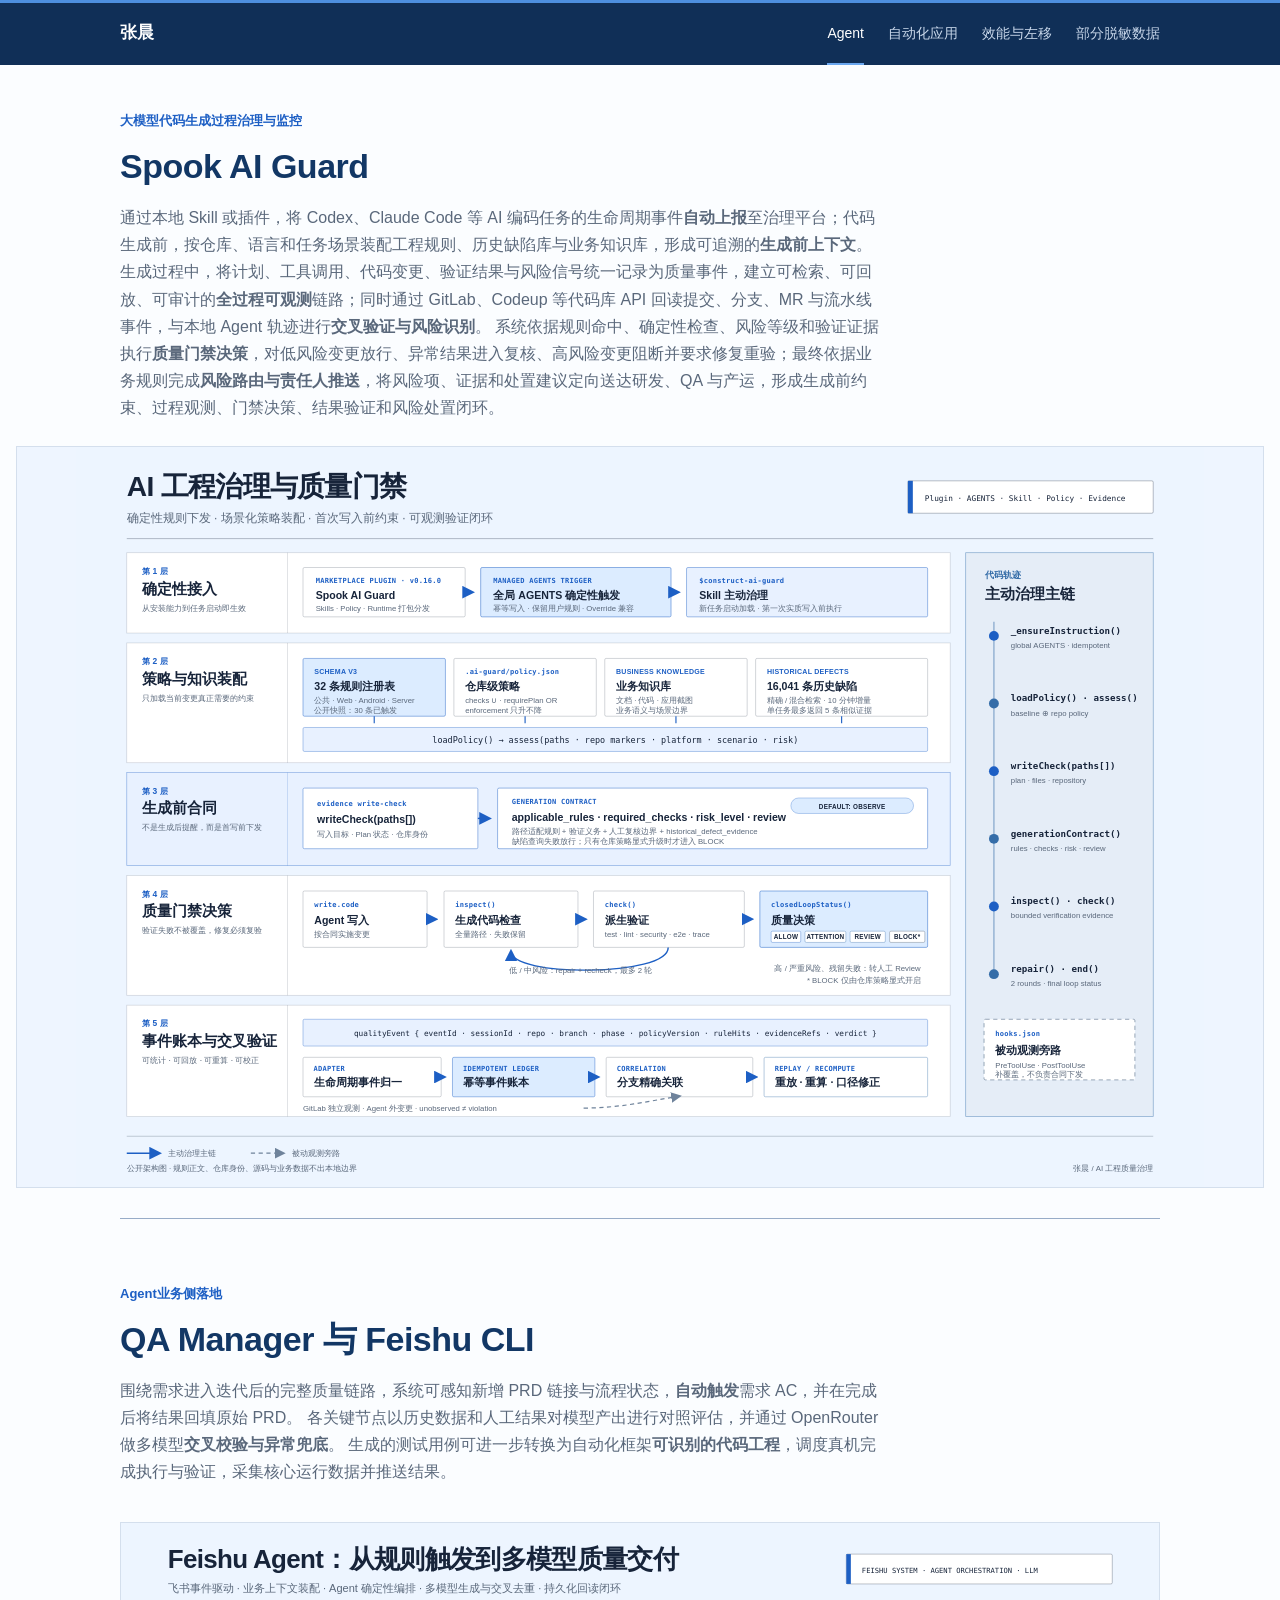
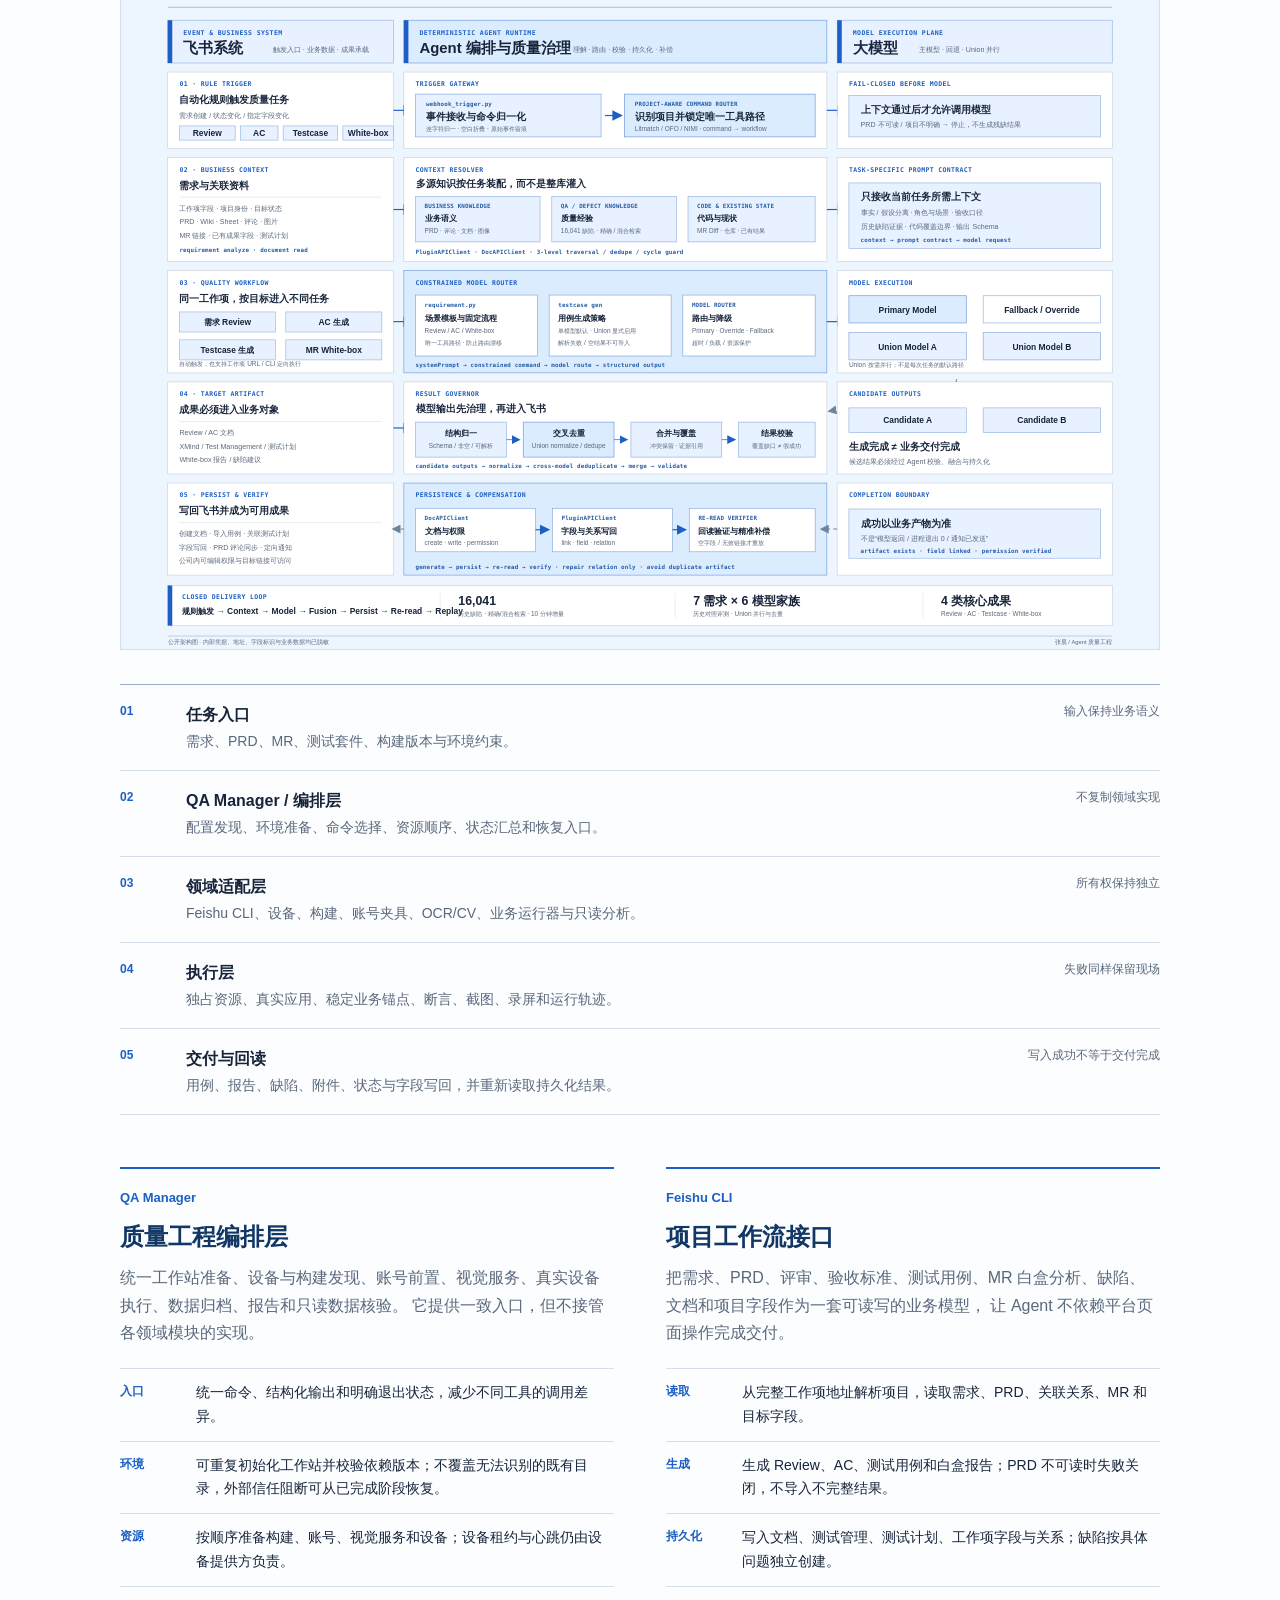
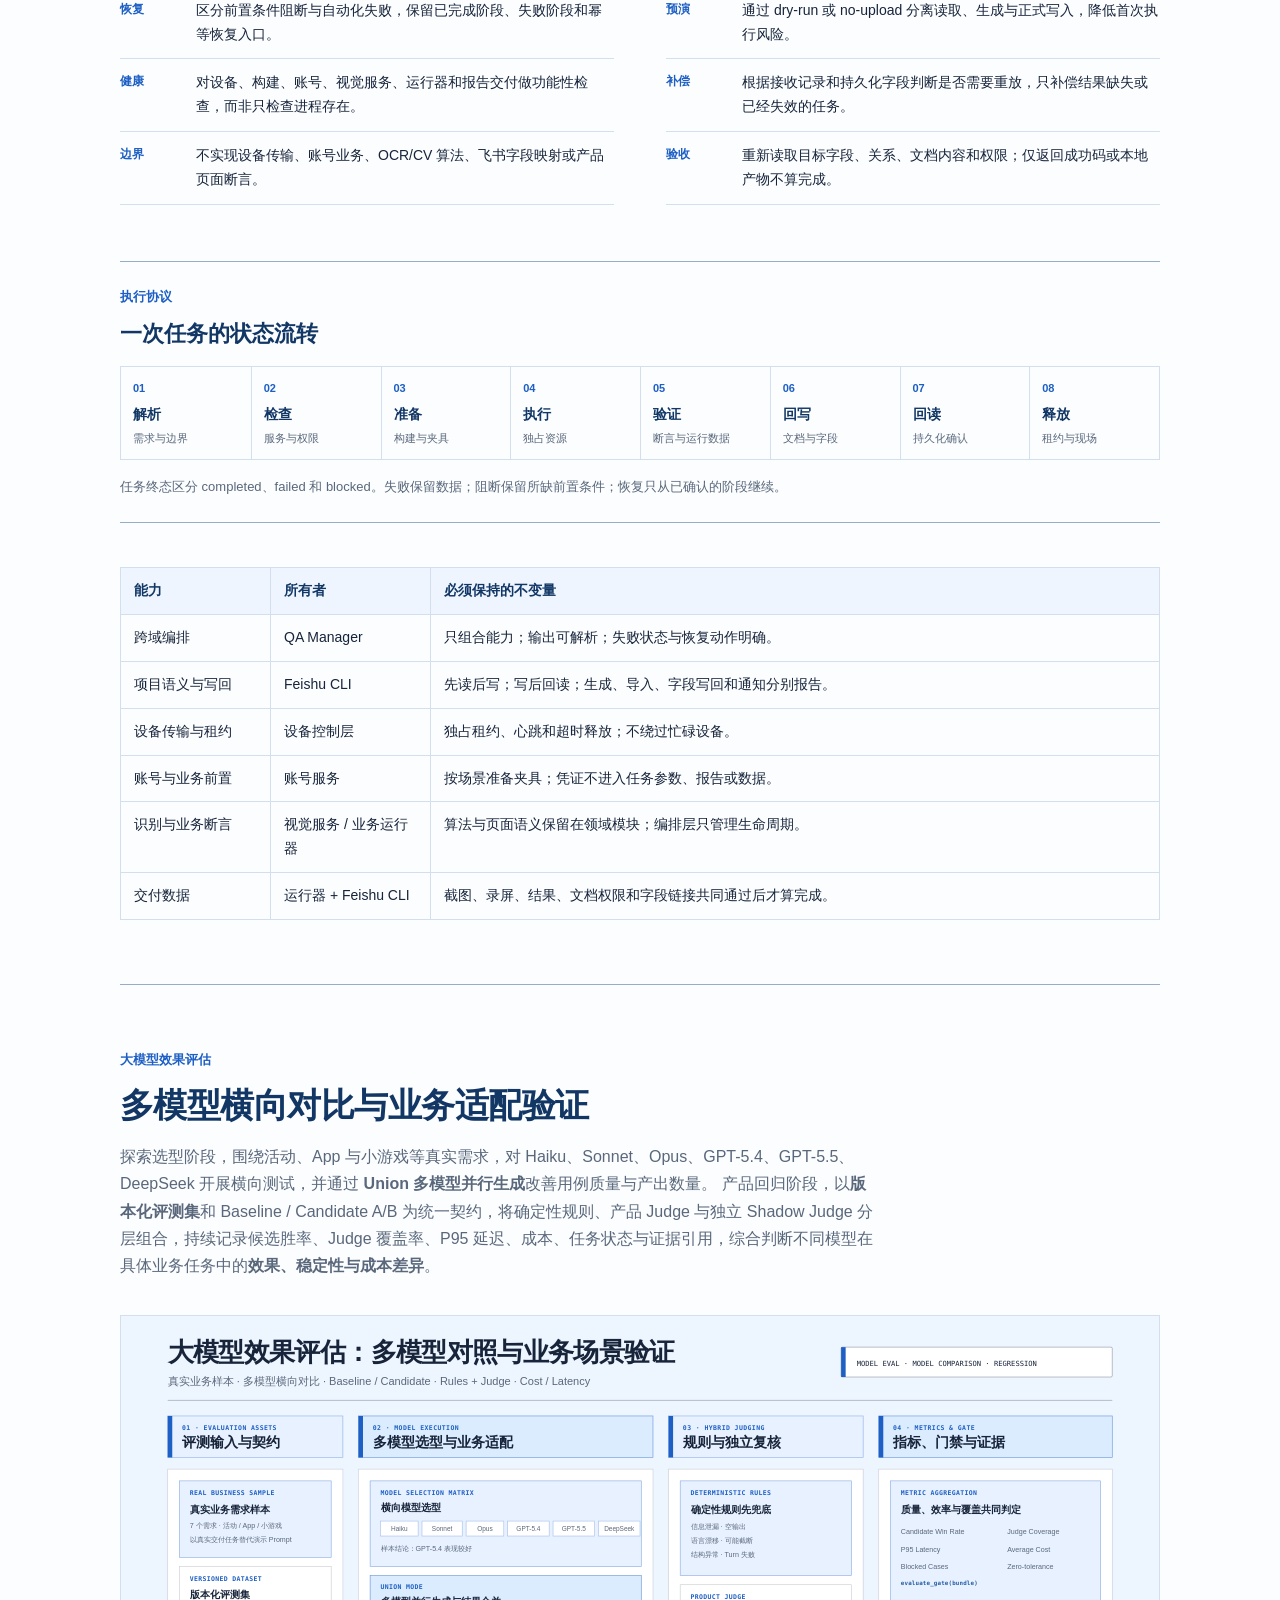
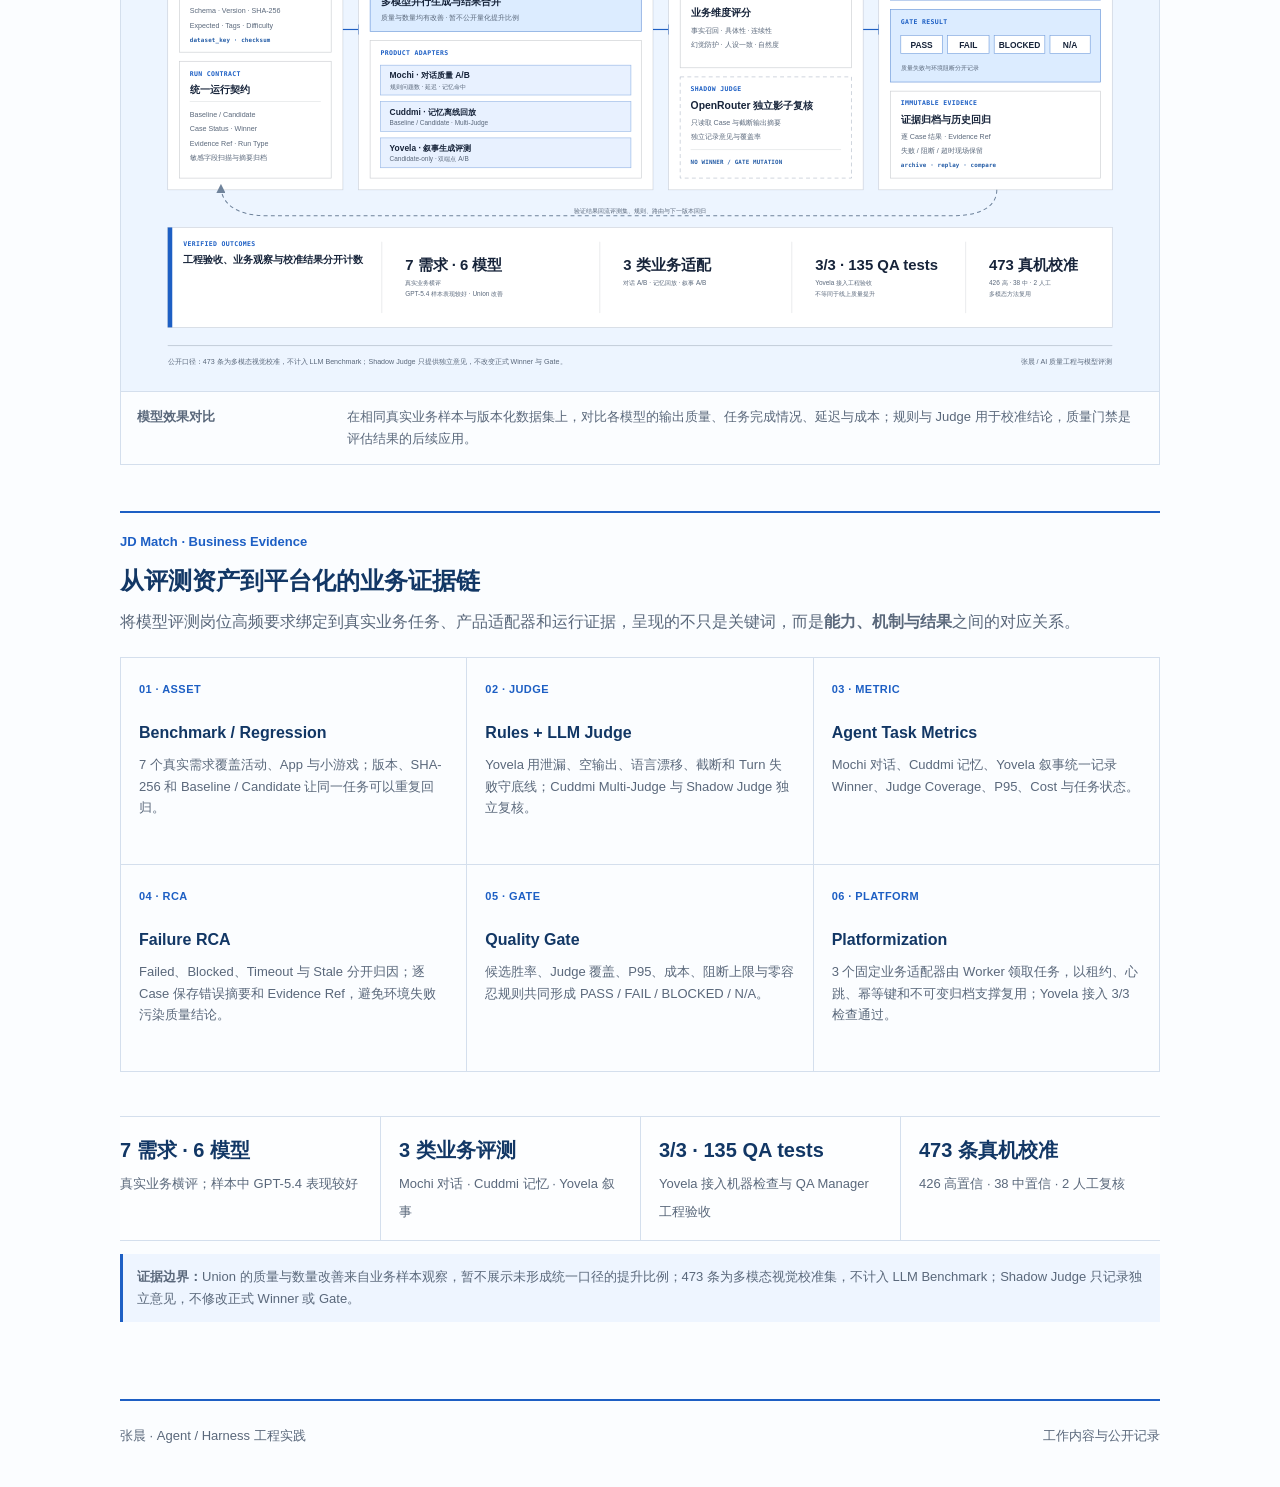
==== commit 161b0b8b: "Refine multi-channel automation positioning" ====
--- a/agent/index.html
+++ b/agent/index.html
@@ -14,7 +14,7 @@
     <meta property="og:image" content="https://maple42.github.io/assets/ai-quality-overview-redacted.webp">
     <meta name="twitter:card" content="summary_large_image">
     <title>张晨｜Agent / Harness 工程实践</title>
-    <link rel="stylesheet" href="/styles.css?v=20261001-model-eval-jd">
+    <link rel="stylesheet" href="/styles.css?v=20261001-agent-spacing">
     <script src="/app.js?v=20260930-case-carousel" defer></script>
   </head>
   <body>
@@ -31,7 +31,7 @@
       </button>
       <nav class="primary-nav" id="primary-nav" aria-label="主要导航" data-nav>
         <a class="active" href="/agent/" aria-current="page">Agent</a>
-        <a href="/automation/">自动化</a>
+        <a href="/automation/">自动化应用</a>
         <a href="/efficiency/">效能与左移</a>
         <a href="/evidence/">部分脱敏数据</a>
       </nav>
--- a/styles.css
+++ b/styles.css
@@ -744,14 +744,18 @@
 
 .agent-architecture-hero {
   display: grid;
-  align-items: center;
+  grid-template-rows: max-content max-content;
+  align-content: start;
+  align-items: start;
+  row-gap: 24px;
   width: min(calc(100% - 32px), 1500px);
   min-width: 0;
-  min-height: calc(100vh - 64px);
-  min-height: calc(100svh - 64px);
+  min-height: 0;
   margin-inline: auto;
-  padding: 20px 0 30px;
-}
+  padding: clamp(44px, 5vh, 64px) 0 30px;
+}
+
+.agent-architecture-intro .section-heading { margin-bottom: 0; }
 
 .architecture-board-primary {
   width: 100%;
@@ -1345,6 +1349,173 @@
 .evidence-numbers span { color: var(--muted); font-size: 13px; }
 .evidence-note,
 .snapshot-boundary { padding: 12px 14px; border-left: 3px solid var(--accent); color: var(--muted); background: var(--surface); font-size: 13px; }
+
+.evidence-mechanism-grid {
+  display: grid;
+  grid-template-columns: repeat(3, minmax(0, 1fr));
+  gap: 14px;
+  margin: 26px 0 28px;
+}
+
+.evidence-mechanism-card {
+  display: flex;
+  flex-direction: column;
+  min-width: 0;
+  padding: 20px;
+  border: 1px solid var(--line);
+  border-top: 3px solid var(--accent);
+  background: var(--surface);
+}
+
+.evidence-mechanism-card .case-label {
+  margin: 0 0 8px;
+  color: var(--muted);
+  font-size: 12px;
+}
+
+.evidence-mechanism-card h3 {
+  margin: 0 0 10px;
+  color: var(--accent-deep);
+  font-size: 18px;
+}
+
+.evidence-mechanism-card > p:not(.case-label) {
+  margin: 0;
+  color: var(--muted);
+  font-size: 14px;
+}
+
+.evidence-mechanism-card .case-metrics { margin-top: auto; }
+.evidence-numbers.evidence-cost-numbers { grid-template-columns: repeat(3, minmax(0, 1fr)); }
+
+.generation-section {
+  padding-top: 52px;
+  padding-bottom: 52px;
+  border-top: 1px solid var(--line-strong);
+  border-bottom: 1px solid var(--line);
+}
+
+.generation-section .section-heading {
+  max-width: 900px;
+  margin-bottom: 28px;
+}
+
+.generation-section .section-heading h2 { text-wrap: balance; }
+
+.generation-source-grid {
+  display: grid;
+  grid-template-columns: repeat(3, minmax(0, 1fr));
+  gap: 12px;
+}
+
+.generation-source-card {
+  min-width: 0;
+  padding: 18px;
+  border: 1px solid var(--line);
+  border-top: 3px solid var(--accent);
+  background: #fff;
+}
+
+.generation-source-card > span {
+  display: block;
+  margin-bottom: 8px;
+  color: var(--accent);
+  font-size: 11px;
+  font-weight: 700;
+  letter-spacing: .03em;
+}
+
+.generation-source-card h3 {
+  margin-bottom: 8px;
+  color: var(--accent-deep);
+  font-size: 18px;
+}
+
+.generation-source-card p {
+  margin: 0;
+  color: var(--muted);
+  font-size: 13px;
+}
+
+.generation-flow {
+  display: grid;
+  grid-template-columns: repeat(4, minmax(0, 1fr));
+  gap: 1px;
+  margin: 14px 0 0;
+  padding: 1px;
+  background: var(--line);
+  list-style: none;
+}
+
+.generation-flow li {
+  min-width: 0;
+  min-height: 124px;
+  padding: 16px;
+  background: var(--surface);
+}
+
+.generation-flow li > span {
+  display: block;
+  margin-bottom: 8px;
+  color: var(--accent);
+  font-size: 11px;
+  font-weight: 700;
+}
+
+.generation-flow strong {
+  display: block;
+  color: var(--accent-deep);
+  font-size: 15px;
+}
+
+.generation-flow p {
+  margin: 5px 0 0;
+  color: var(--muted);
+  font-size: 12px;
+}
+
+.generation-flow code {
+  color: #294a72;
+  font-family: "SFMono-Regular", Consolas, "Liberation Mono", monospace;
+  font-size: 11px;
+}
+
+.generation-experiment {
+  display: grid;
+  grid-template-columns: 150px 210px minmax(0, 1fr);
+  gap: 12px 20px;
+  align-items: center;
+  margin-top: 14px;
+  padding: 14px 16px;
+  border: 1px dashed var(--line-strong);
+  background: #fff;
+}
+
+.generation-experiment > span {
+  color: var(--accent);
+  font-size: 11px;
+  font-weight: 700;
+}
+
+.generation-experiment > strong { color: var(--accent-deep); font-size: 14px; }
+.generation-experiment p { margin: 0; color: var(--muted); font-size: 12px; }
+.generation-experiment code { color: #294a72; font-family: "SFMono-Regular", Consolas, "Liberation Mono", monospace; font-size: 11px; }
+
+.generation-boundary {
+  margin: 16px 0 0;
+  padding: 12px 14px;
+  border-left: 3px solid var(--accent);
+  color: var(--muted);
+  background: var(--accent-soft);
+  font-size: 13px;
+}
+
+.evidence-links {
+  display: flex;
+  flex-wrap: wrap;
+  gap: 12px 28px;
+  margin-top: 20px;
+}
 
 .snapshot-grid {
   display: grid;
@@ -1443,6 +1614,8 @@
   .case-carousel-numbers { grid-template-columns: repeat(2, minmax(0, 1fr)); }
 
   .architecture-principles { grid-template-columns: 1fr; gap: 20px; }
+  .evidence-mechanism-grid { grid-template-columns: 1fr; }
+  .generation-flow { grid-template-columns: repeat(2, minmax(0, 1fr)); }
   .case-grid { gap: 28px; }
 }
 
@@ -1567,7 +1740,13 @@
   .snapshot-grid { grid-template-columns: 1fr; }
   .snapshot-card-wide { grid-column: auto; }
   .evidence-numbers { grid-template-columns: 1fr; }
+  .evidence-numbers.evidence-cost-numbers { grid-template-columns: 1fr; }
   .evidence-numbers.case-carousel-numbers { grid-template-columns: repeat(2, minmax(0, 1fr)); }
+  .generation-section { padding-top: 40px; padding-bottom: 40px; }
+  .generation-source-grid,
+  .generation-flow { grid-template-columns: 1fr; }
+  .generation-flow li { min-height: 0; }
+  .generation-experiment { grid-template-columns: 1fr; gap: 4px; }
 
   .case-carousel-toolbar { flex-wrap: wrap; gap: 8px 18px; padding-inline: 14px; }
   .case-carousel-tabs { flex: 1 1 auto; justify-content: space-between; gap: 18px; }
@@ -1585,6 +1764,7 @@
   .agent-architecture-hero {
     width: 100%;
     min-height: 0;
+    row-gap: 16px;
     padding: 12px 0 26px;
   }
 
